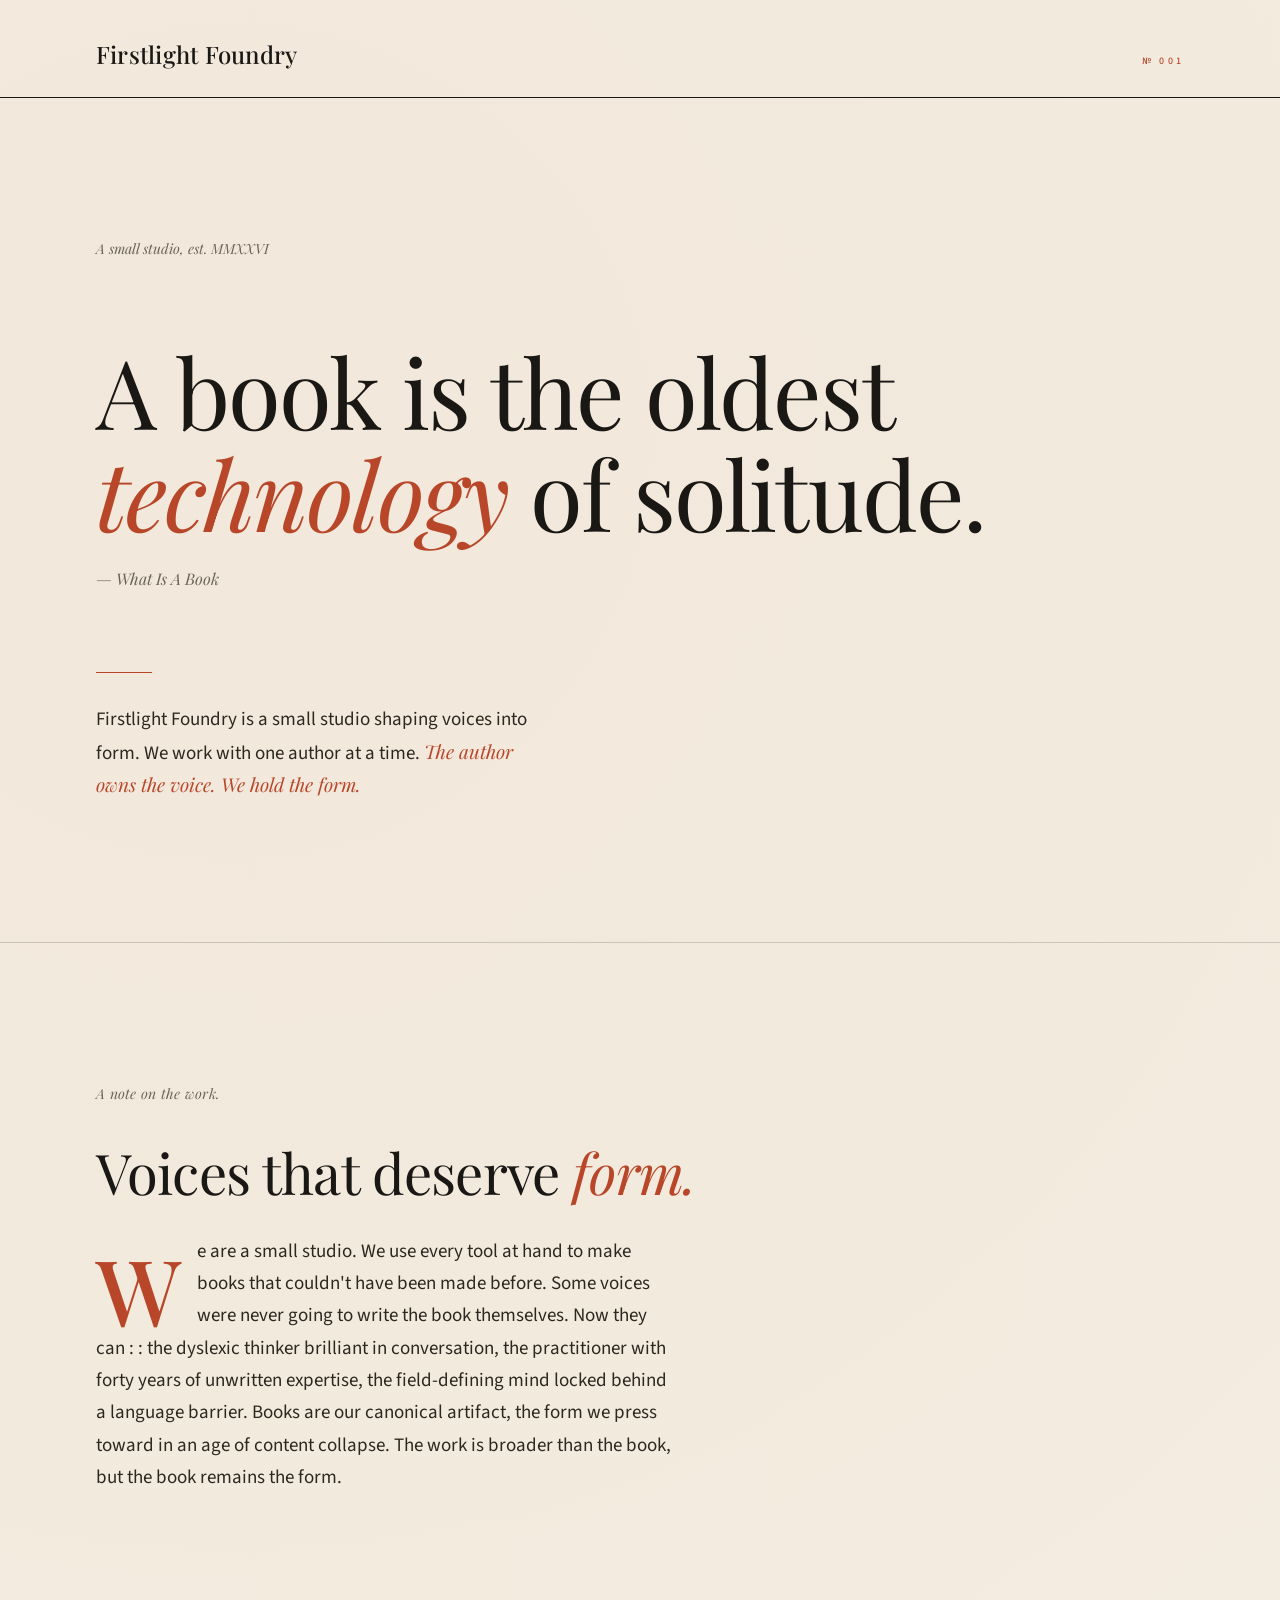
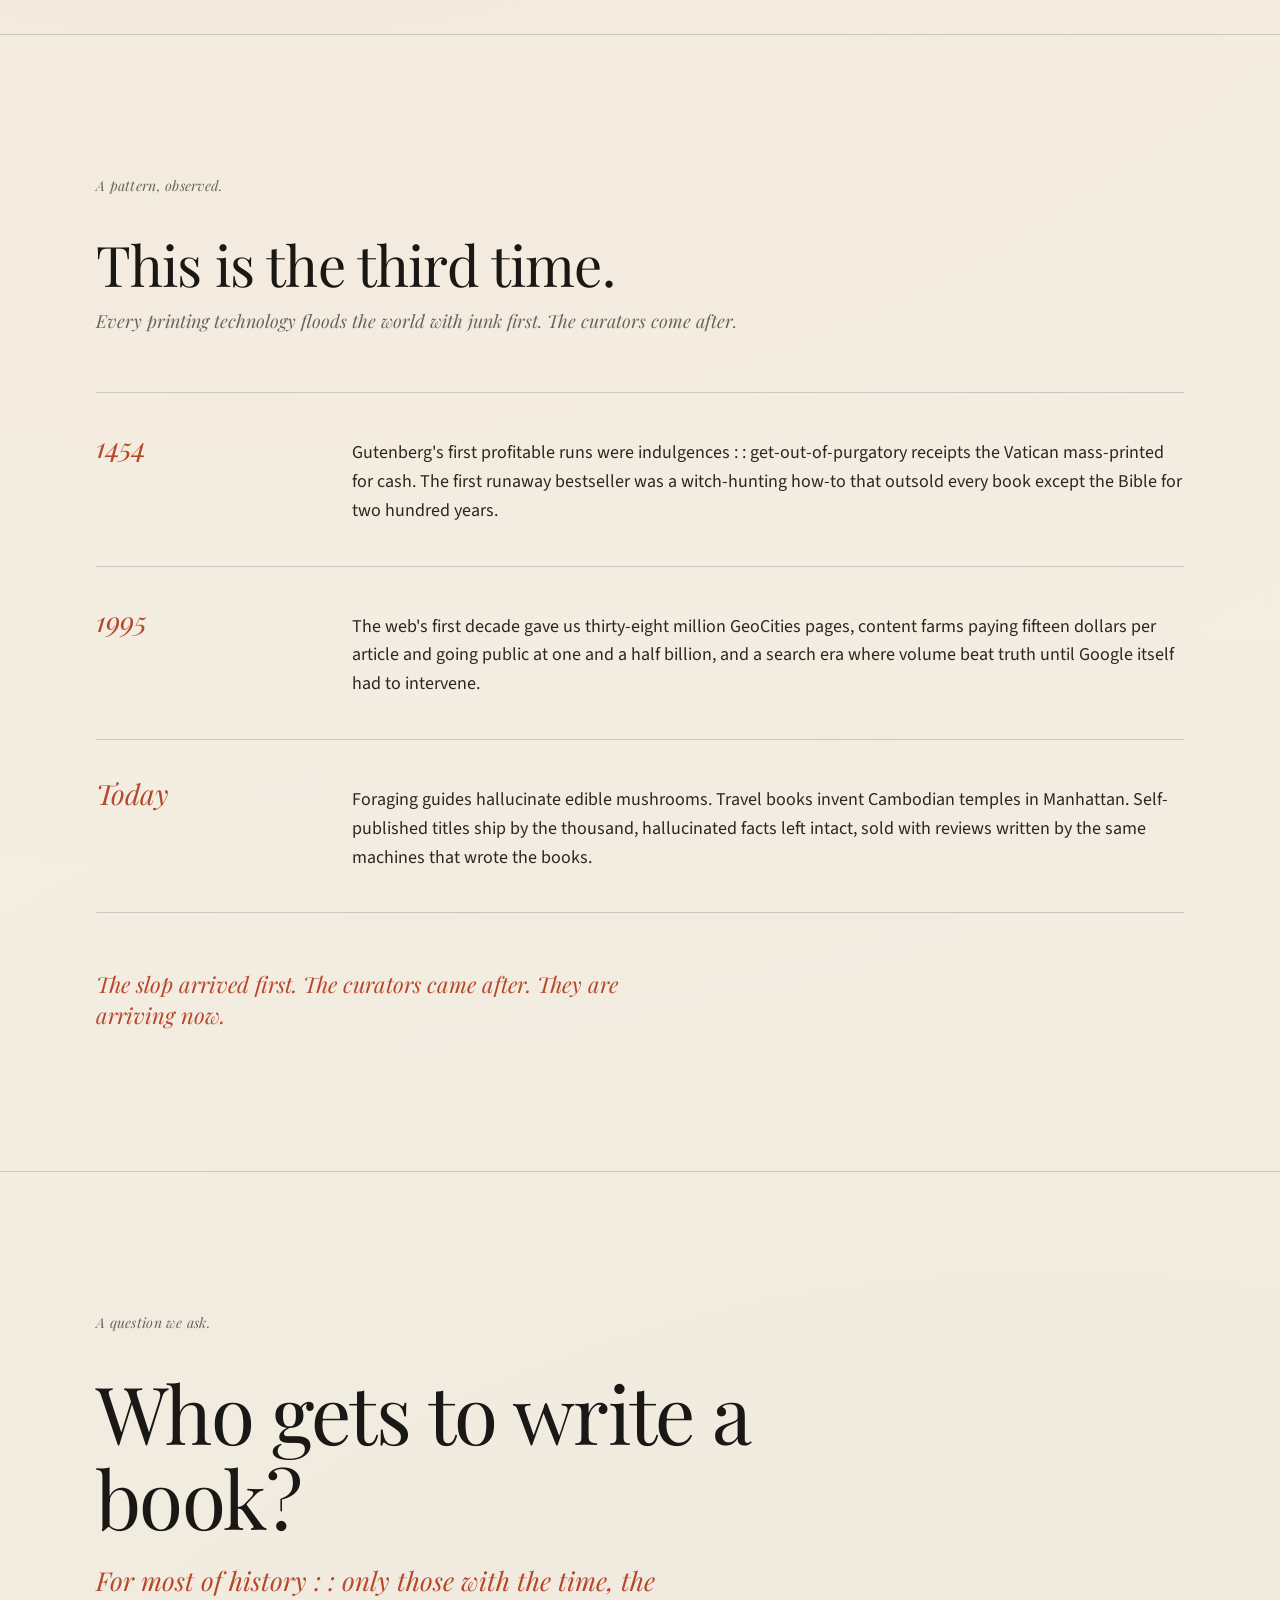
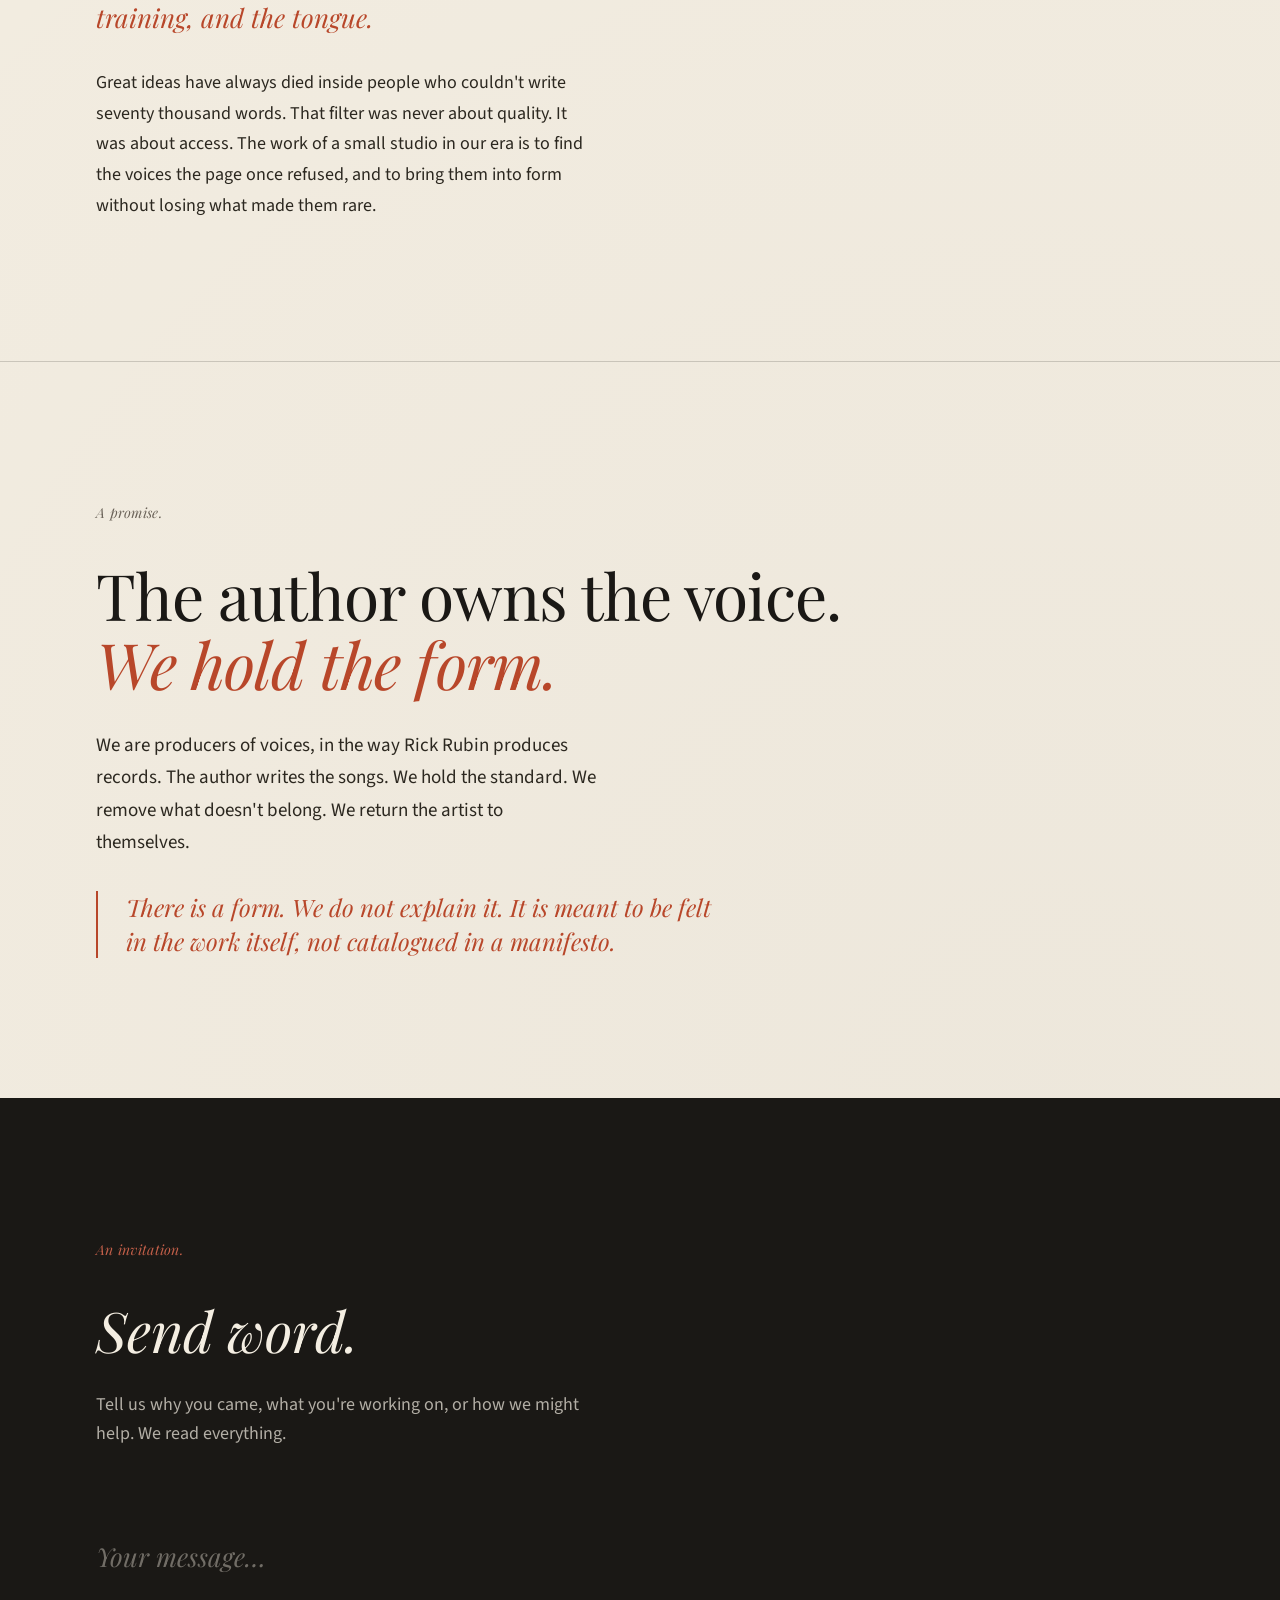
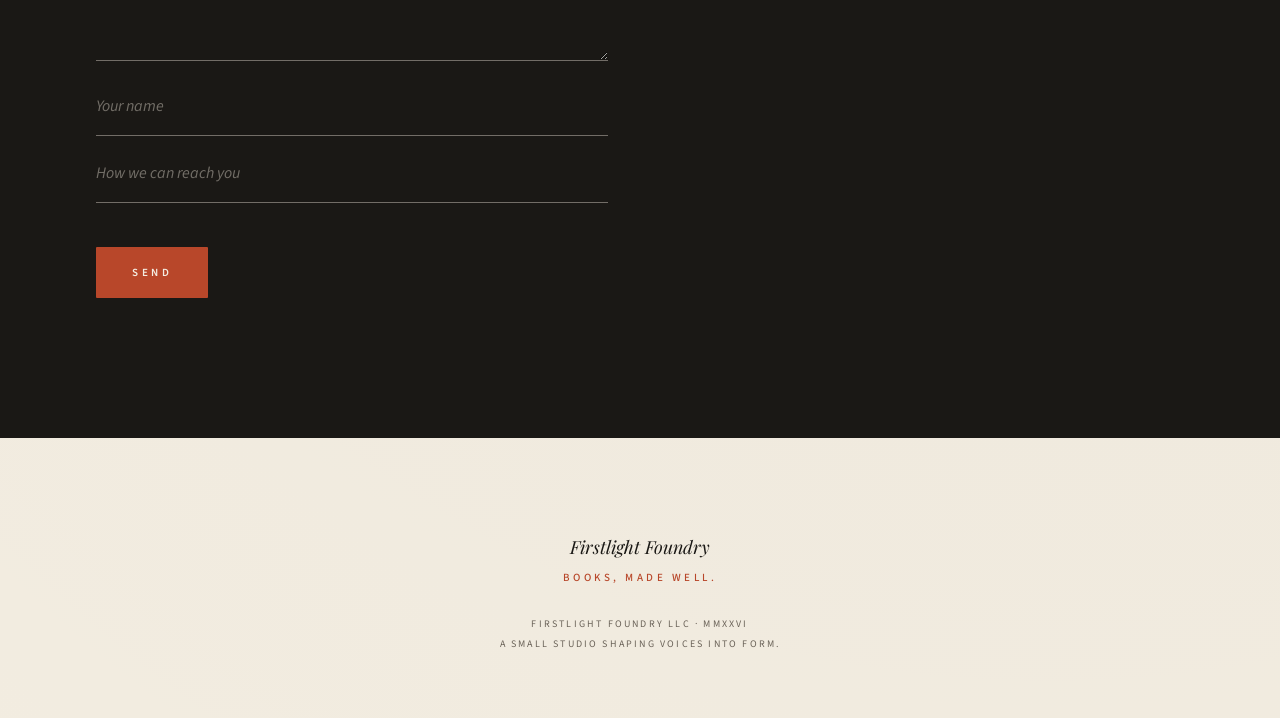
==== index.html @ a45b323c "v2 — Ember Press Six-section atelier site, AEO-optimized, Ember Press aesthetic" ====
<!DOCTYPE html>
<html lang="en">
<head>
<meta charset="UTF-8">
<meta name="viewport" content="width=device-width, initial-scale=1.0, viewport-fit=cover">
<meta name="theme-color" content="#F4EEE2">
<title>Firstlight Foundry — Voices that deserve form.</title>
<meta name="description" content="Firstlight Foundry is a small studio shaping voices into form. We work with one author at a time. We use every tool at hand to make books that couldn't have been made before. The author owns the voice. We hold the form.">
<meta name="author" content="Firstlight Foundry LLC">

<meta property="og:type" content="website">
<meta property="og:title" content="Firstlight Foundry — Voices that deserve form.">
<meta property="og:description" content="A small studio shaping voices into form. The author owns the voice. We hold the form.">
<meta property="og:url" content="https://firstlightfoundry.com">
<meta property="og:site_name" content="Firstlight Foundry">

<meta name="twitter:card" content="summary_large_image">
<meta name="twitter:title" content="Firstlight Foundry">
<meta name="twitter:description" content="A small studio shaping voices into form. The author owns the voice. We hold the form.">

<link rel="canonical" href="https://firstlightfoundry.com">

<link rel="preconnect" href="https://fonts.googleapis.com">
<link rel="preconnect" href="https://fonts.gstatic.com" crossorigin>
<link href="https://fonts.googleapis.com/css2?family=Playfair+Display:ital,wght@0,400;0,500;1,400;1,500&family=Source+Sans+3:wght@300;400;500;600&display=swap" rel="stylesheet">

<script type="application/ld+json">
{
  "@context": "https://schema.org",
  "@type": "Organization",
  "name": "Firstlight Foundry",
  "alternateName": "Firstlight Foundry LLC",
  "url": "https://firstlightfoundry.com",
  "foundingDate": "2026-04-29",
  "founder": {
    "@type": "Person",
    "name": "Jeffrey Schaller"
  },
  "description": "A small studio shaping voices into form. We work with one author at a time. The author owns the voice. We hold the form.",
  "slogan": "Voices that deserve form.",
  "knowsAbout": [
    "book craft",
    "long-form books",
    "editorial craft",
    "voice work",
    "manuscript curation",
    "physical books"
  ],
  "areaServed": "Worldwide"
}
</script>

<style>
  *,*::before,*::after { margin: 0; padding: 0; box-sizing: border-box; }

  :root {
    --bg: #F4EEE2;
    --bg-alt: #EBE3D2;
    --ink: #1A1815;
    --ink-2: #2C2820;
    --muted: #6B6359;
    --ember: #B8472A;
    --ember-soft: #C5604A;
    --rule: rgba(26,24,21,0.18);
  }

  html { scroll-behavior: smooth; }

  body {
    background: var(--bg);
    color: var(--ink);
    font-family: 'Source Sans 3', -apple-system, sans-serif;
    -webkit-font-smoothing: antialiased;
    line-height: 1.55;
    overflow-x: hidden;
    background-image:
      radial-gradient(circle at 18% 8%, rgba(184,71,42,0.04) 0%, transparent 45%),
      radial-gradient(circle at 82% 78%, rgba(26,24,21,0.03) 0%, transparent 50%);
  }

  /* Top masthead */
  .masthead {
    padding: 28px 28px 22px;
    border-bottom: 1px solid var(--ink);
    display: flex;
    justify-content: space-between;
    align-items: baseline;
    max-width: 1280px;
    margin: 0 auto;
  }
  @media (min-width: 900px) {
    .masthead { padding: 36px 96px 24px; }
  }
  .brand-mark {
    font-family: 'Playfair Display', Georgia, serif;
    font-size: 20px;
    font-weight: 500;
    color: var(--ink);
    letter-spacing: 0.01em;
    text-decoration: none;
  }
  @media (min-width: 900px) {
    .brand-mark { font-size: 24px; }
  }
  .masthead-meta {
    font-size: 10px;
    font-weight: 500;
    letter-spacing: 0.32em;
    text-transform: uppercase;
    color: var(--ember);
  }

  /* Section shell */
  section {
    padding: 96px 28px;
    max-width: 1280px;
    margin: 0 auto;
  }
  @media (min-width: 900px) {
    section { padding: 140px 96px; }
  }
  section + section { border-top: 1px solid var(--rule); }

  .eyebrow {
    font-family: 'Playfair Display', Georgia, serif;
    font-style: italic;
    font-size: 13px;
    color: var(--muted);
    margin-bottom: 28px;
    letter-spacing: 0.02em;
  }
  @media (min-width: 900px) {
    .eyebrow { font-size: 14px; margin-bottom: 36px; }
  }

  /* Hero */
  .hero {
    padding-top: 80px;
    padding-bottom: 80px;
  }
  @media (min-width: 900px) {
    .hero { padding-top: 140px; padding-bottom: 140px; }
  }
  .issue {
    font-family: 'Playfair Display', Georgia, serif;
    font-style: italic;
    font-size: 12px;
    color: var(--muted);
    margin-bottom: 56px;
  }
  @media (min-width: 900px) {
    .issue { font-size: 14px; margin-bottom: 80px; }
  }
  .hero-quote {
    font-family: 'Playfair Display', Georgia, serif;
    font-weight: 400;
    font-size: 44px;
    line-height: 1.06;
    letter-spacing: -0.02em;
    color: var(--ink);
    margin-bottom: 24px;
    max-width: 16ch;
  }
  @media (min-width: 900px) {
    .hero-quote { font-size: 96px; }
  }
  .hero-quote em {
    font-style: italic;
    color: var(--ember);
  }
  .hero-attr {
    font-family: 'Playfair Display', Georgia, serif;
    font-style: italic;
    font-size: 14px;
    color: var(--muted);
    margin-bottom: 80px;
  }
  @media (min-width: 900px) {
    .hero-attr { font-size: 16px; }
  }
  .accent-rule {
    width: 56px;
    height: 1px;
    background: var(--ember);
    margin: 0 0 32px;
  }
  .hero-tag {
    font-family: 'Source Sans 3', sans-serif;
    font-size: 16px;
    font-weight: 400;
    color: var(--ink-2);
    max-width: 48ch;
    line-height: 1.6;
  }
  @media (min-width: 900px) {
    .hero-tag { font-size: 19px; }
  }
  .hero-tag em {
    font-family: 'Playfair Display', Georgia, serif;
    font-style: italic;
    color: var(--ember);
  }

  /* Stance */
  .stance-headline {
    font-family: 'Playfair Display', Georgia, serif;
    font-weight: 400;
    font-size: 30px;
    line-height: 1.12;
    letter-spacing: -0.015em;
    color: var(--ink);
    margin-bottom: 32px;
    max-width: 18ch;
  }
  @media (min-width: 900px) {
    .stance-headline { font-size: 56px; }
  }
  .stance-headline em {
    font-style: italic;
    color: var(--ember);
  }
  .stance-body {
    position: relative;
    max-width: 64ch;
    font-size: 16px;
    line-height: 1.7;
    color: var(--ink-2);
  }
  @media (min-width: 900px) {
    .stance-body { font-size: 19px; line-height: 1.7; }
  }
  .drop-cap {
    float: left;
    font-family: 'Playfair Display', Georgia, serif;
    font-weight: 500;
    color: var(--ember);
    font-size: 60px;
    line-height: 0.85;
    padding: 8px 12px 0 0;
  }
  @media (min-width: 900px) {
    .drop-cap { font-size: 92px; padding: 14px 16px 0 0; }
  }

  /* Pattern */
  .pattern-headline {
    font-family: 'Playfair Display', Georgia, serif;
    font-weight: 400;
    font-size: 32px;
    line-height: 1.1;
    letter-spacing: -0.015em;
    color: var(--ink);
    margin-bottom: 14px;
  }
  @media (min-width: 900px) {
    .pattern-headline { font-size: 56px; }
  }
  .pattern-sub {
    font-family: 'Playfair Display', Georgia, serif;
    font-style: italic;
    font-size: 16px;
    color: var(--muted);
    margin-bottom: 56px;
  }
  @media (min-width: 900px) {
    .pattern-sub { font-size: 18px; }
  }
  .pattern-row {
    padding: 28px 0;
    border-top: 1px solid var(--rule);
    display: grid;
    grid-template-columns: 1fr;
    gap: 12px;
  }
  .pattern-row:last-of-type {
    border-bottom: 1px solid var(--rule);
  }
  @media (min-width: 700px) {
    .pattern-row {
      grid-template-columns: 200px 1fr;
      gap: 56px;
      padding: 40px 0;
      align-items: baseline;
    }
  }
  .pattern-year {
    font-family: 'Playfair Display', Georgia, serif;
    font-style: italic;
    font-size: 22px;
    color: var(--ember);
    line-height: 1;
  }
  @media (min-width: 900px) {
    .pattern-year { font-size: 28px; }
  }
  .pattern-line {
    font-family: 'Source Sans 3', sans-serif;
    font-size: 16px;
    line-height: 1.6;
    color: var(--ink-2);
  }
  @media (min-width: 900px) {
    .pattern-line { font-size: 18px; }
  }
  .pattern-close {
    font-family: 'Playfair Display', Georgia, serif;
    font-style: italic;
    font-size: 17px;
    line-height: 1.4;
    color: var(--ember);
    margin-top: 56px;
    max-width: 48ch;
  }
  @media (min-width: 900px) {
    .pattern-close { font-size: 22px; }
  }

  /* The Question We Ask */
  .question-headline {
    font-family: 'Playfair Display', Georgia, serif;
    font-weight: 400;
    font-size: 36px;
    line-height: 1.06;
    letter-spacing: -0.02em;
    color: var(--ink);
    margin-bottom: 24px;
    max-width: 16ch;
  }
  @media (min-width: 900px) {
    .question-headline { font-size: 80px; }
  }
  .question-callout {
    font-family: 'Playfair Display', Georgia, serif;
    font-style: italic;
    font-size: 19px;
    line-height: 1.4;
    color: var(--ember);
    margin-bottom: 32px;
    max-width: 40ch;
  }
  @media (min-width: 900px) {
    .question-callout { font-size: 26px; }
  }
  .question-body {
    font-size: 15.5px;
    line-height: 1.7;
    color: var(--ink-2);
    max-width: 56ch;
  }
  @media (min-width: 900px) {
    .question-body { font-size: 18px; }
  }

  /* The Promise */
  .promise-headline {
    font-family: 'Playfair Display', Georgia, serif;
    font-weight: 400;
    font-size: 32px;
    line-height: 1.08;
    letter-spacing: -0.015em;
    color: var(--ink);
    margin-bottom: 32px;
    max-width: 22ch;
  }
  @media (min-width: 900px) {
    .promise-headline { font-size: 64px; }
  }
  .promise-headline em {
    font-style: italic;
    color: var(--ember);
  }
  .promise-body {
    font-size: 16px;
    line-height: 1.7;
    color: var(--ink-2);
    max-width: 56ch;
    margin-bottom: 32px;
  }
  @media (min-width: 900px) {
    .promise-body { font-size: 19px; }
  }
  .promise-close {
    font-family: 'Playfair Display', Georgia, serif;
    font-style: italic;
    font-size: 19px;
    line-height: 1.4;
    color: var(--ember);
    max-width: 44ch;
    border-left: 2px solid var(--ember);
    padding-left: 22px;
  }
  @media (min-width: 900px) {
    .promise-close { font-size: 24px; padding-left: 28px; }
  }

  /* Begin */
  .begin {
    background: var(--ink);
    color: var(--bg);
    margin: 0;
    max-width: none;
    padding-left: 28px;
    padding-right: 28px;
  }
  @media (min-width: 900px) {
    .begin {
      padding-left: 96px;
      padding-right: 96px;
    }
  }
  .begin-inner {
    max-width: 1280px;
    margin: 0 auto;
  }
  .begin .eyebrow { color: var(--ember-soft); }
  .begin-prompt {
    font-family: 'Playfair Display', Georgia, serif;
    font-style: italic;
    font-weight: 400;
    font-size: 30px;
    line-height: 1.18;
    color: var(--bg);
    margin-bottom: 40px;
    max-width: 22ch;
  }
  @media (min-width: 900px) {
    .begin-prompt { font-size: 56px; margin-bottom: 28px; }
  }
  .begin-sub {
    font-size: 16px;
    line-height: 1.6;
    color: rgba(244,238,226,0.7);
    margin-bottom: 56px;
    max-width: 56ch;
  }
  @media (min-width: 900px) {
    .begin-sub { font-size: 18px; margin-bottom: 72px; }
  }

  form { max-width: 64ch; }
  .form-row { margin-bottom: 8px; }
  .form-input,
  .form-textarea {
    width: 100%;
    background: transparent;
    border: 0;
    border-bottom: 1px solid rgba(244,238,226,0.4);
    padding: 18px 0;
    font-family: 'Source Sans 3', sans-serif;
    font-size: 16px;
    color: var(--bg);
    outline: none;
    transition: border-color .2s;
  }
  .form-textarea {
    min-height: 120px;
    font-family: 'Playfair Display', Georgia, serif;
    font-style: italic;
    font-size: 22px;
    line-height: 1.4;
    resize: vertical;
  }
  @media (min-width: 900px) {
    .form-textarea { font-size: 26px; min-height: 140px; }
  }
  .form-input::placeholder,
  .form-textarea::placeholder {
    color: rgba(244,238,226,0.4);
    font-style: italic;
  }
  .form-input:focus,
  .form-textarea:focus {
    border-color: var(--ember-soft);
  }
  .form-submit {
    margin-top: 36px;
    background: var(--ember);
    color: var(--bg);
    border: 0;
    padding: 18px 36px;
    font-family: 'Source Sans 3', sans-serif;
    font-size: 11px;
    font-weight: 600;
    letter-spacing: 0.32em;
    text-transform: uppercase;
    cursor: pointer;
    border-radius: 1px;
    transition: background .2s;
  }
  .form-submit:hover { background: var(--ember-soft); }

  /* Footer */
  footer {
    padding: 64px 28px 56px;
    text-align: center;
  }
  @media (min-width: 900px) { footer { padding: 96px 96px 64px; } }
  .foot-mark {
    font-family: 'Playfair Display', Georgia, serif;
    font-style: italic;
    font-size: 18px;
    color: var(--ink);
    margin-bottom: 8px;
  }
  .foot-tag {
    font-family: 'Source Sans 3', sans-serif;
    font-size: 11px;
    font-weight: 500;
    letter-spacing: 0.32em;
    text-transform: uppercase;
    color: var(--ember);
    margin-bottom: 28px;
  }
  .foot-meta {
    font-size: 10px;
    letter-spacing: 0.22em;
    text-transform: uppercase;
    color: var(--muted);
    line-height: 2;
  }
</style>
</head>
<body>

<div class="masthead">
  <a href="#" class="brand-mark">Firstlight Foundry</a>
  <span class="masthead-meta">№ 001</span>
</div>

<main>

  <!-- HERO -->
  <section class="hero" id="top">
    <div class="issue">A small studio, est. MMXXVI</div>
    <h1 class="hero-quote">A book is the oldest <em>technology</em> of solitude.</h1>
    <div class="hero-attr">— What Is A Book</div>
    <div class="accent-rule"></div>
    <p class="hero-tag">Firstlight Foundry is a small studio shaping voices into form. We work with one author at a time. <em>The author owns the voice. We hold the form.</em></p>
  </section>

  <!-- THE STANCE -->
  <section id="stance">
    <div class="eyebrow">A note on the work.</div>
    <h2 class="stance-headline">Voices that deserve <em>form.</em></h2>
    <p class="stance-body"><span class="drop-cap">W</span>e are a small studio. We use every tool at hand to make books that couldn't have been made before. Some voices were never going to write the book themselves. Now they can : : the dyslexic thinker brilliant in conversation, the practitioner with forty years of unwritten expertise, the field-defining mind locked behind a language barrier. Books are our canonical artifact, the form we press toward in an age of content collapse. The work is broader than the book, but the book remains the form.</p>
  </section>

  <!-- THE PATTERN -->
  <section id="pattern">
    <div class="eyebrow">A pattern, observed.</div>
    <h2 class="pattern-headline">This is the third time.</h2>
    <p class="pattern-sub">Every printing technology floods the world with junk first. The curators come after.</p>

    <div class="pattern-row">
      <div class="pattern-year">1454</div>
      <div class="pattern-line">Gutenberg's first profitable runs were indulgences : : get-out-of-purgatory receipts the Vatican mass-printed for cash. The first runaway bestseller was a witch-hunting how-to that outsold every book except the Bible for two hundred years.</div>
    </div>

    <div class="pattern-row">
      <div class="pattern-year">1995</div>
      <div class="pattern-line">The web's first decade gave us thirty-eight million GeoCities pages, content farms paying fifteen dollars per article and going public at one and a half billion, and a search era where volume beat truth until Google itself had to intervene.</div>
    </div>

    <div class="pattern-row">
      <div class="pattern-year">Today</div>
      <div class="pattern-line">Foraging guides hallucinate edible mushrooms. Travel books invent Cambodian temples in Manhattan. Self-published titles ship by the thousand, hallucinated facts left intact, sold with reviews written by the same machines that wrote the books.</div>
    </div>

    <p class="pattern-close">The slop arrived first. The curators came after. They are arriving now.</p>
  </section>

  <!-- THE QUESTION WE ASK -->
  <section id="question">
    <div class="eyebrow">A question we ask.</div>
    <h2 class="question-headline">Who gets to write a book?</h2>
    <p class="question-callout">For most of history : : only those with the time, the training, and the tongue.</p>
    <p class="question-body">Great ideas have always died inside people who couldn't write seventy thousand words. That filter was never about quality. It was about access. The work of a small studio in our era is to find the voices the page once refused, and to bring them into form without losing what made them rare.</p>
  </section>

  <!-- THE PROMISE -->
  <section id="promise">
    <div class="eyebrow">A promise.</div>
    <h2 class="promise-headline">The author owns the voice. <em>We hold the form.</em></h2>
    <p class="promise-body">We are producers of voices, in the way Rick Rubin produces records. The author writes the songs. We hold the standard. We remove what doesn't belong. We return the artist to themselves.</p>
    <p class="promise-close">There is a form. We do not explain it. It is meant to be felt in the work itself, not catalogued in a manifesto.</p>
  </section>

  <!-- SEND WORD -->
  <section id="begin" class="begin">
    <div class="begin-inner">
      <div class="eyebrow">An invitation.</div>
      <h2 class="begin-prompt">Send word.</h2>
      <p class="begin-sub">Tell us why you came, what you're working on, or how we might help. We read everything.</p>

      <!-- Replace YOUR_FORM_ID with the form ID from your Formspree dashboard -->
      <form action="https://formspree.io/f/YOUR_FORM_ID" method="POST">
        <div class="form-row">
          <textarea name="message" class="form-textarea" placeholder="Your message…" required></textarea>
        </div>
        <div class="form-row">
          <input type="text" name="name" class="form-input" placeholder="Your name" required>
        </div>
        <div class="form-row">
          <input type="text" name="contact" class="form-input" placeholder="How we can reach you" required>
        </div>
        <button type="submit" class="form-submit">Send</button>
      </form>
    </div>
  </section>

</main>

<footer>
  <div class="foot-mark">Firstlight Foundry</div>
  <div class="foot-tag">Books, made well.</div>
  <div class="foot-meta">
    Firstlight Foundry LLC · MMXXVI<br>
    A small studio shaping voices into form.
  </div>
</footer>

</body>
</html>
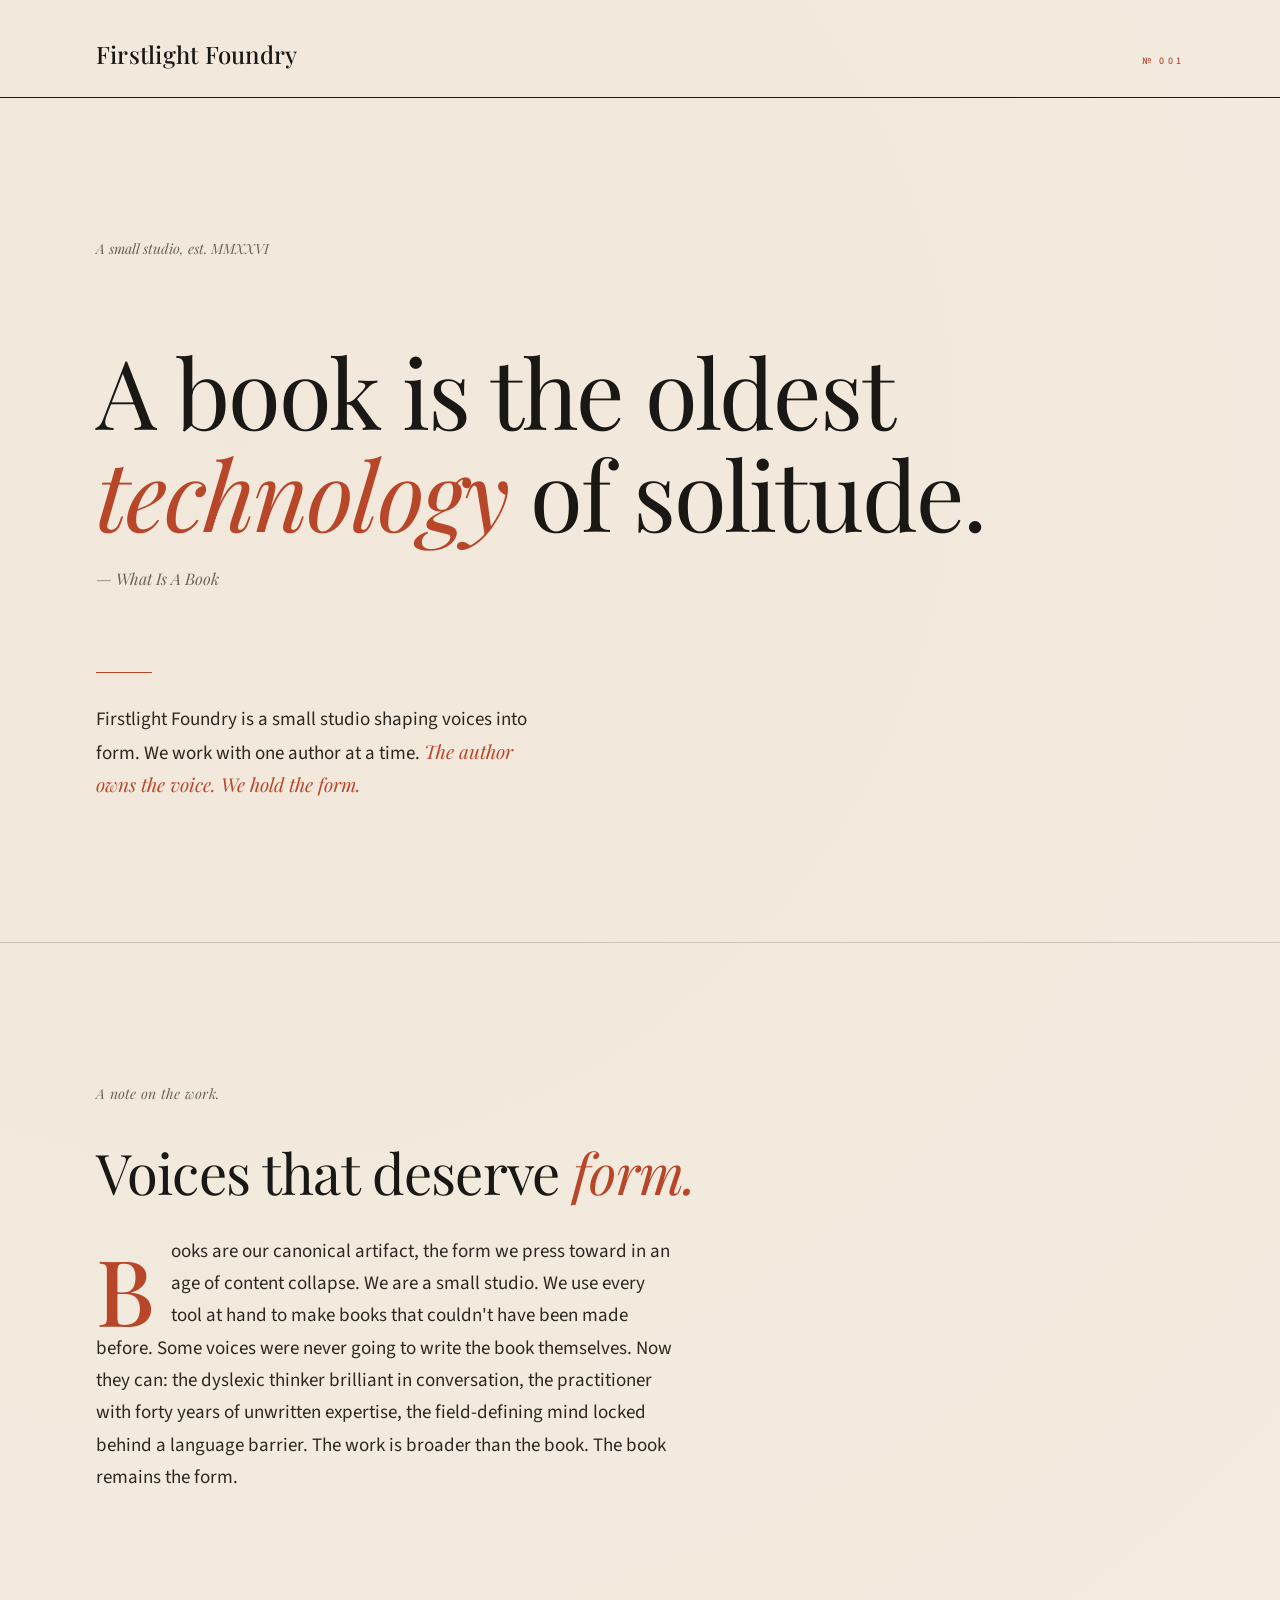
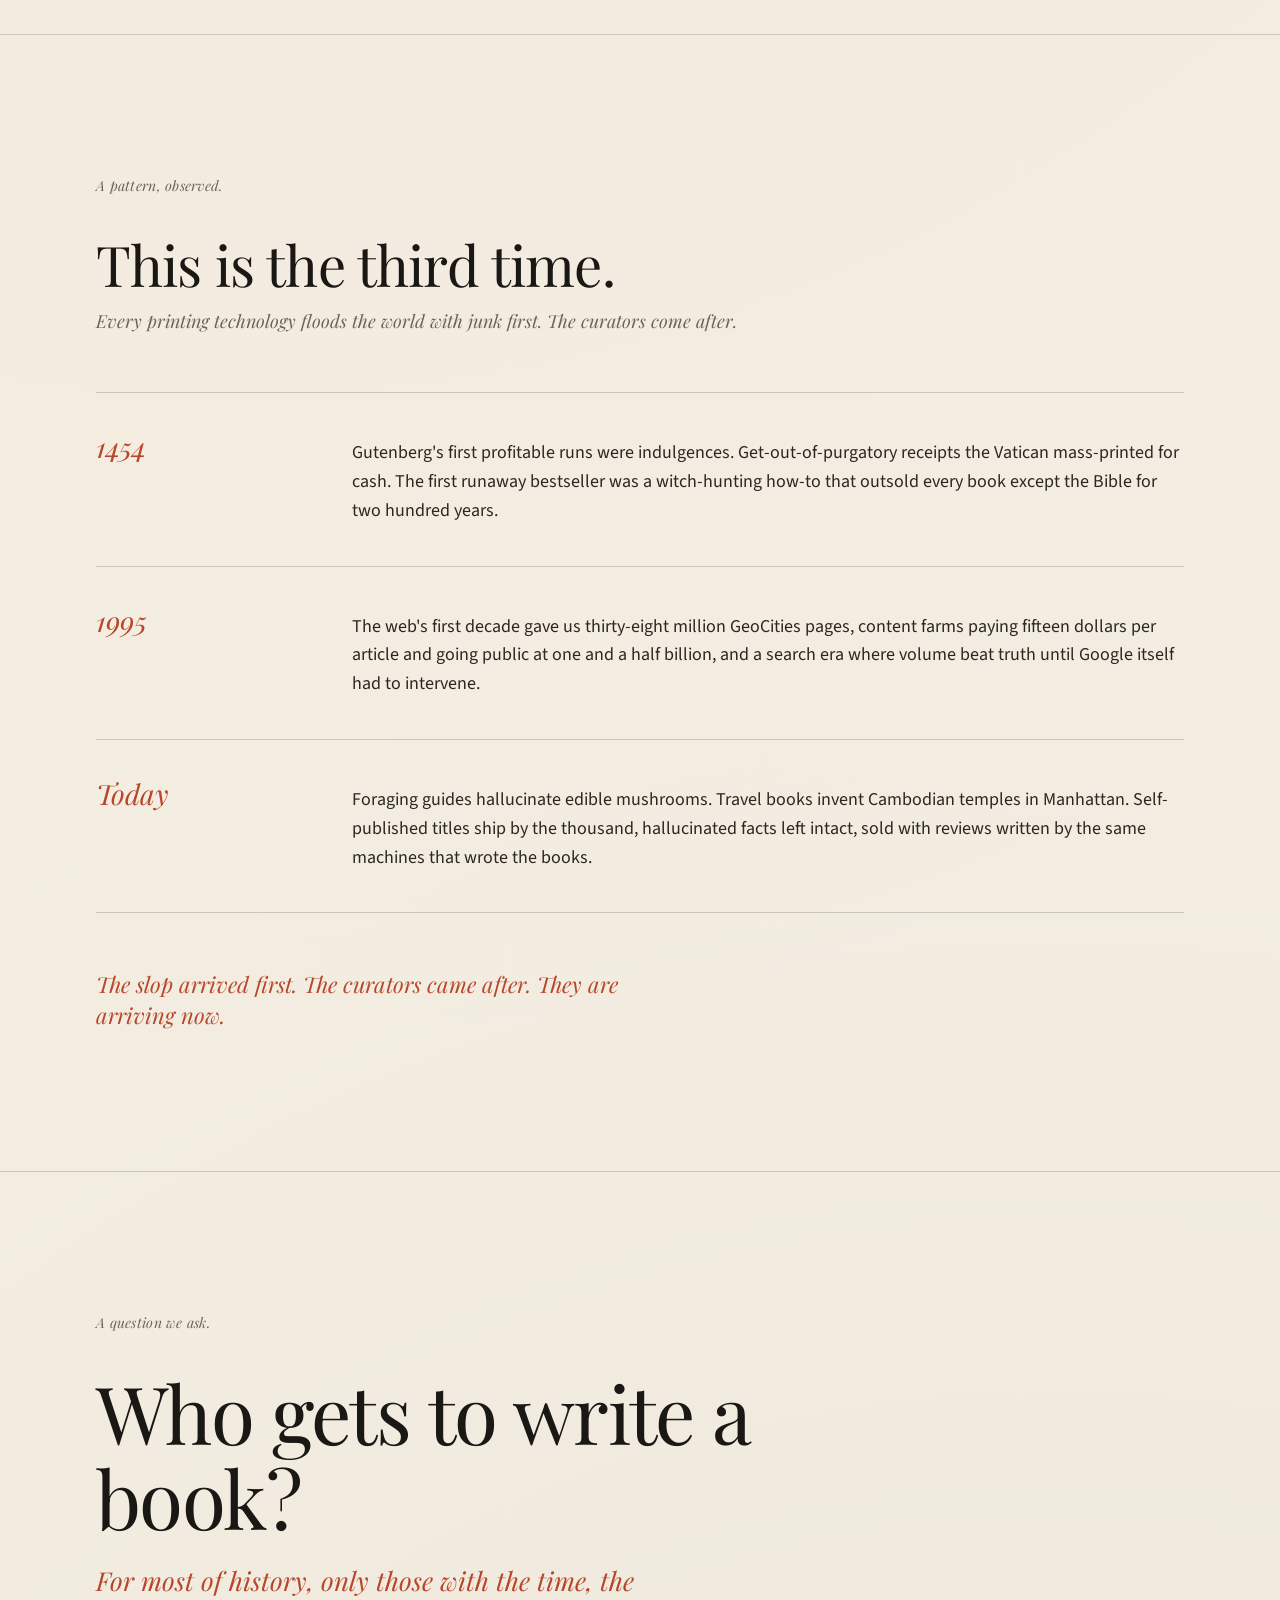
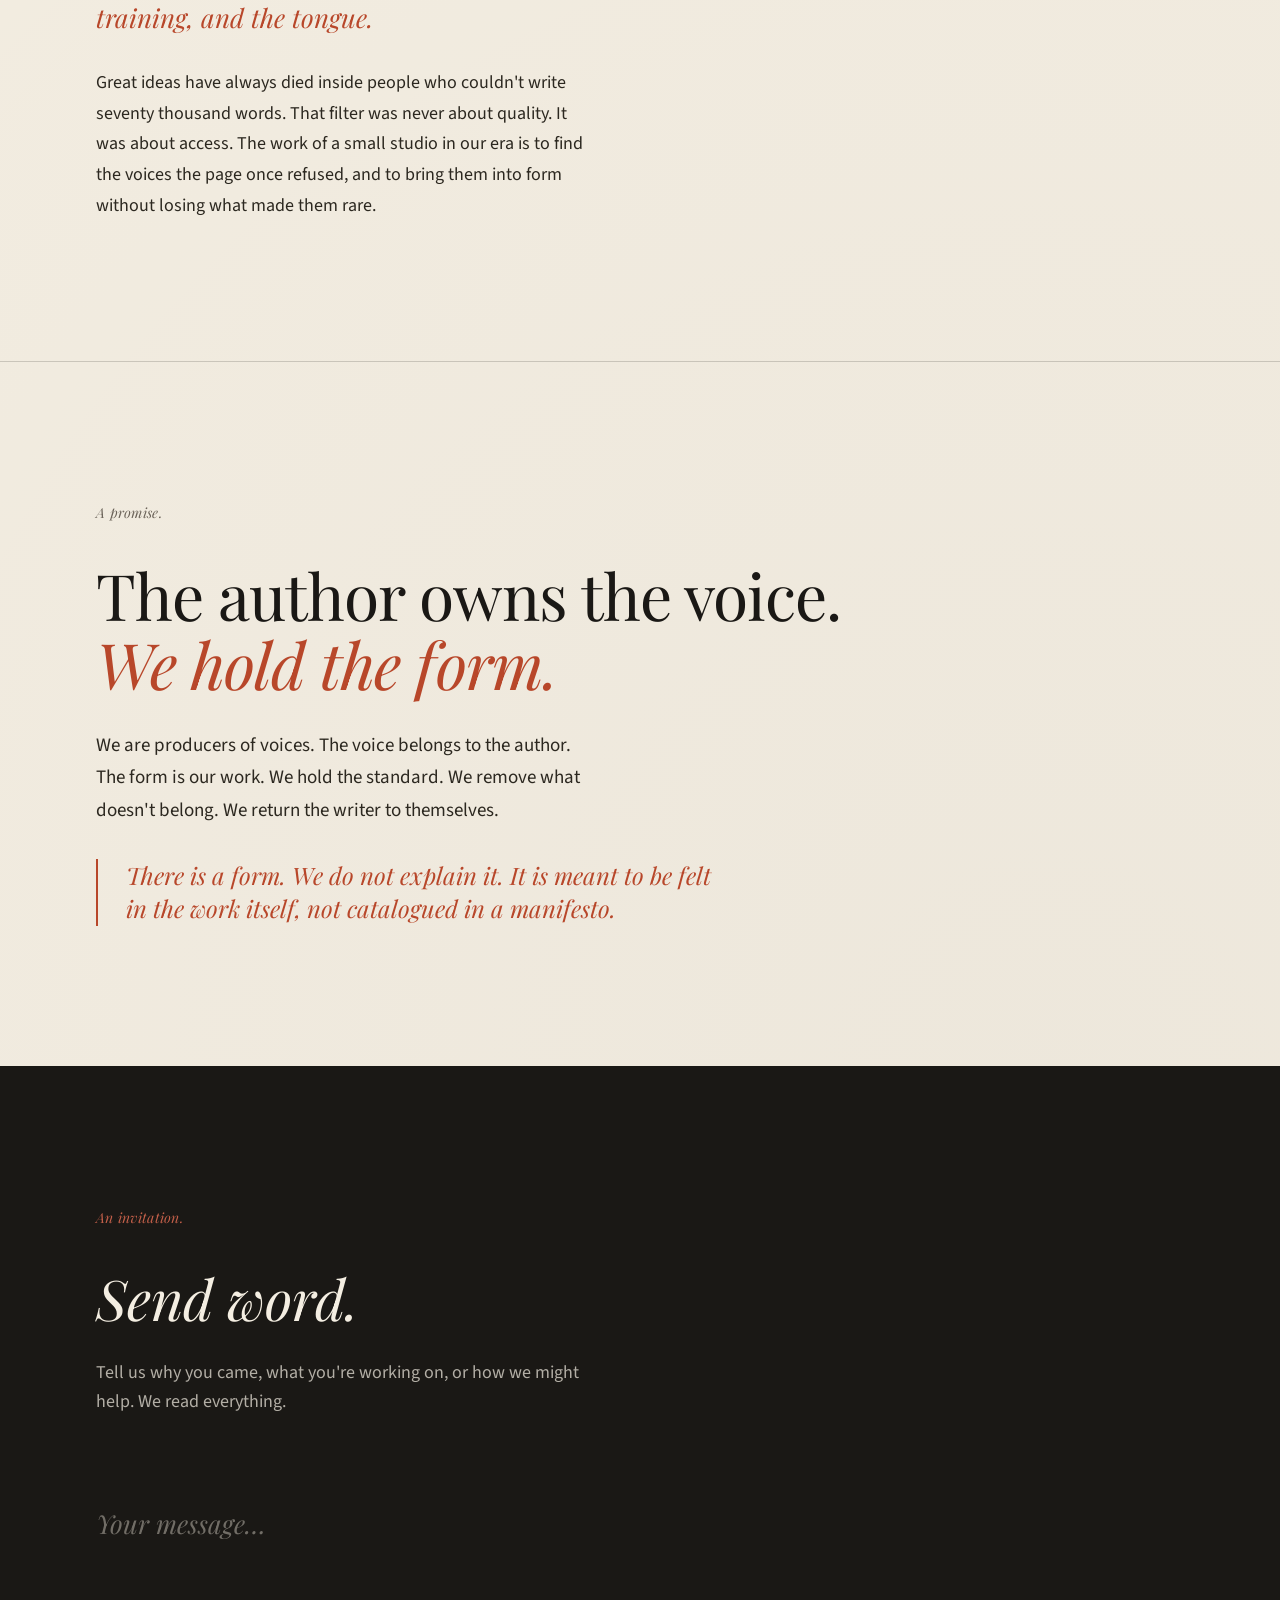
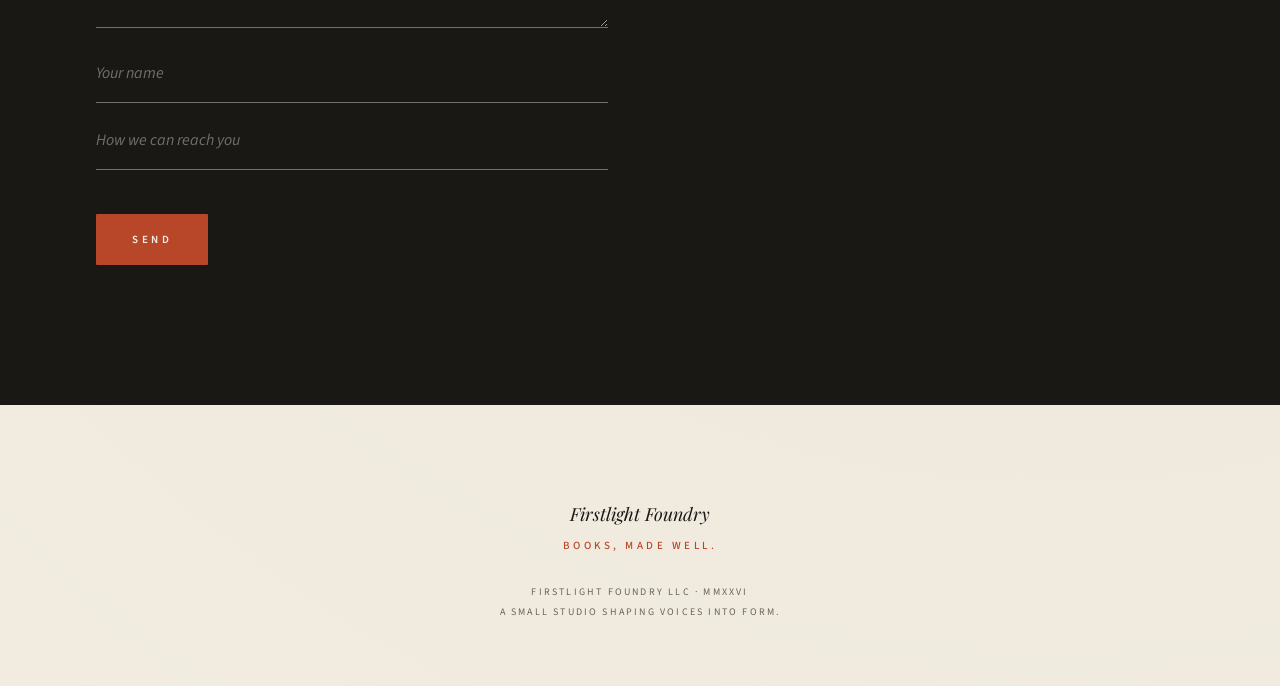
==== commit 0c8c85a0: "Add files via upload Editorial pass: lead with canonical artifact, remove signature pause, drop name" ====
--- a/index.html
+++ b/index.html
@@ -4,19 +4,27 @@
 <meta charset="UTF-8">
 <meta name="viewport" content="width=device-width, initial-scale=1.0, viewport-fit=cover">
 <meta name="theme-color" content="#F4EEE2">
-<title>Firstlight Foundry — Voices that deserve form.</title>
-<meta name="description" content="Firstlight Foundry is a small studio shaping voices into form. We work with one author at a time. We use every tool at hand to make books that couldn't have been made before. The author owns the voice. We hold the form.">
+<title>Firstlight Foundry · A small studio shaping voices into form.</title>
+<meta name="description" content="Firstlight Foundry is a small studio shaping voices into form. We work with one author at a time. The author owns the voice. We hold the form. Books, made well.">
 <meta name="author" content="Firstlight Foundry LLC">
 
 <meta property="og:type" content="website">
-<meta property="og:title" content="Firstlight Foundry — Voices that deserve form.">
-<meta property="og:description" content="A small studio shaping voices into form. The author owns the voice. We hold the form.">
+<meta property="og:title" content="Firstlight Foundry · A small studio shaping voices into form.">
+<meta property="og:description" content="Firstlight Foundry is a small studio shaping voices into form. We work with one author at a time. The author owns the voice. We hold the form.">
 <meta property="og:url" content="https://firstlightfoundry.com">
 <meta property="og:site_name" content="Firstlight Foundry">
+<meta property="og:image" content="https://firstlightfoundry.com/og-image.png">
+<meta property="og:image:secure_url" content="https://firstlightfoundry.com/og-image.png">
+<meta property="og:image:type" content="image/png">
+<meta property="og:image:width" content="1200">
+<meta property="og:image:height" content="630">
+<meta property="og:image:alt" content="Firstlight Foundry — Voices that deserve form.">
 
 <meta name="twitter:card" content="summary_large_image">
-<meta name="twitter:title" content="Firstlight Foundry">
-<meta name="twitter:description" content="A small studio shaping voices into form. The author owns the voice. We hold the form.">
+<meta name="twitter:title" content="Firstlight Foundry · A small studio shaping voices into form.">
+<meta name="twitter:description" content="Firstlight Foundry is a small studio shaping voices into form. We work with one author at a time. The author owns the voice. We hold the form.">
+<meta name="twitter:image" content="https://firstlightfoundry.com/og-image.png">
+<meta name="twitter:image:alt" content="Firstlight Foundry — Voices that deserve form.">
 
 <link rel="canonical" href="https://firstlightfoundry.com">
 
@@ -542,7 +550,7 @@
   <section id="stance">
     <div class="eyebrow">A note on the work.</div>
     <h2 class="stance-headline">Voices that deserve <em>form.</em></h2>
-    <p class="stance-body"><span class="drop-cap">W</span>e are a small studio. We use every tool at hand to make books that couldn't have been made before. Some voices were never going to write the book themselves. Now they can : : the dyslexic thinker brilliant in conversation, the practitioner with forty years of unwritten expertise, the field-defining mind locked behind a language barrier. Books are our canonical artifact, the form we press toward in an age of content collapse. The work is broader than the book, but the book remains the form.</p>
+    <p class="stance-body"><span class="drop-cap">B</span>ooks are our canonical artifact, the form we press toward in an age of content collapse. We are a small studio. We use every tool at hand to make books that couldn't have been made before. Some voices were never going to write the book themselves. Now they can: the dyslexic thinker brilliant in conversation, the practitioner with forty years of unwritten expertise, the field-defining mind locked behind a language barrier. The work is broader than the book. The book remains the form.</p>
   </section>
 
   <!-- THE PATTERN -->
@@ -553,7 +561,7 @@
 
     <div class="pattern-row">
       <div class="pattern-year">1454</div>
-      <div class="pattern-line">Gutenberg's first profitable runs were indulgences : : get-out-of-purgatory receipts the Vatican mass-printed for cash. The first runaway bestseller was a witch-hunting how-to that outsold every book except the Bible for two hundred years.</div>
+      <div class="pattern-line">Gutenberg's first profitable runs were indulgences. Get-out-of-purgatory receipts the Vatican mass-printed for cash. The first runaway bestseller was a witch-hunting how-to that outsold every book except the Bible for two hundred years.</div>
     </div>
 
     <div class="pattern-row">
@@ -573,7 +581,7 @@
   <section id="question">
     <div class="eyebrow">A question we ask.</div>
     <h2 class="question-headline">Who gets to write a book?</h2>
-    <p class="question-callout">For most of history : : only those with the time, the training, and the tongue.</p>
+    <p class="question-callout">For most of history, only those with the time, the training, and the tongue.</p>
     <p class="question-body">Great ideas have always died inside people who couldn't write seventy thousand words. That filter was never about quality. It was about access. The work of a small studio in our era is to find the voices the page once refused, and to bring them into form without losing what made them rare.</p>
   </section>
 
@@ -581,7 +589,7 @@
   <section id="promise">
     <div class="eyebrow">A promise.</div>
     <h2 class="promise-headline">The author owns the voice. <em>We hold the form.</em></h2>
-    <p class="promise-body">We are producers of voices, in the way Rick Rubin produces records. The author writes the songs. We hold the standard. We remove what doesn't belong. We return the artist to themselves.</p>
+    <p class="promise-body">We are producers of voices. The voice belongs to the author. The form is our work. We hold the standard. We remove what doesn't belong. We return the writer to themselves.</p>
     <p class="promise-close">There is a form. We do not explain it. It is meant to be felt in the work itself, not catalogued in a manifesto.</p>
   </section>
 
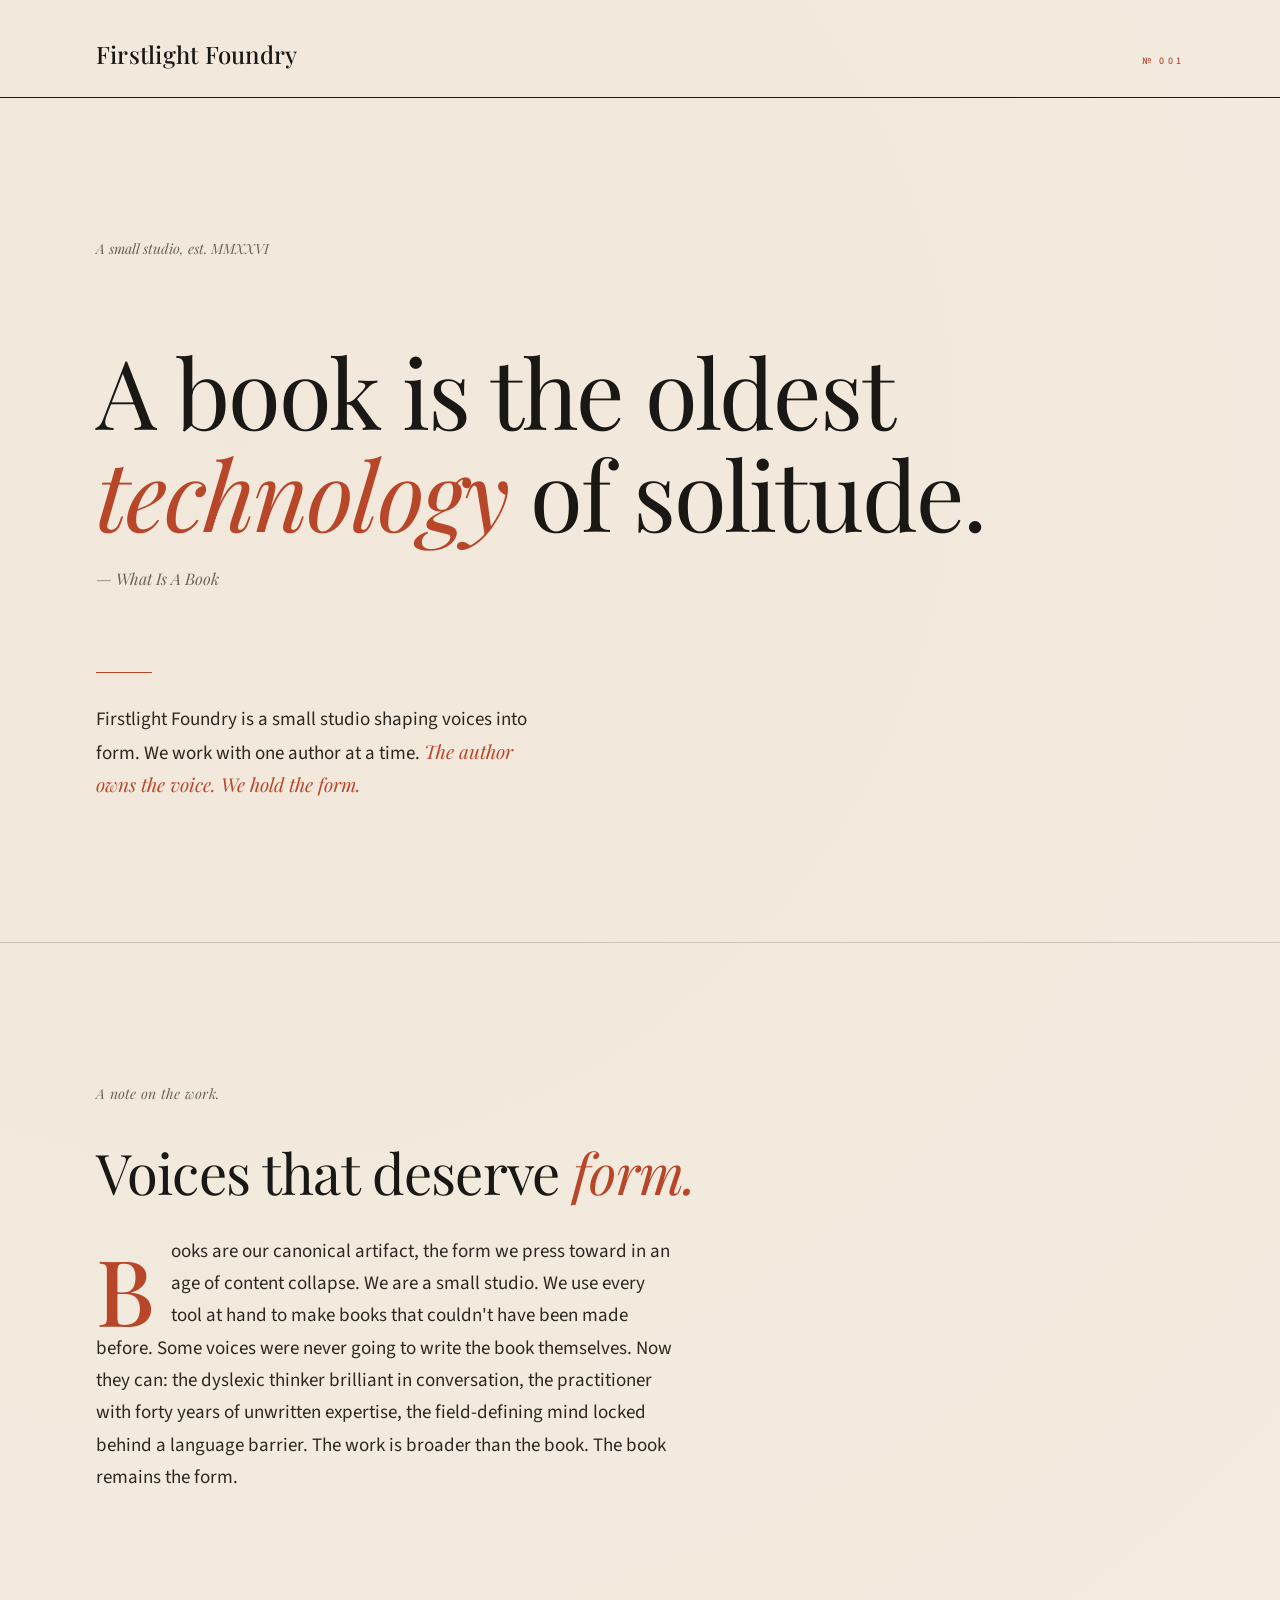
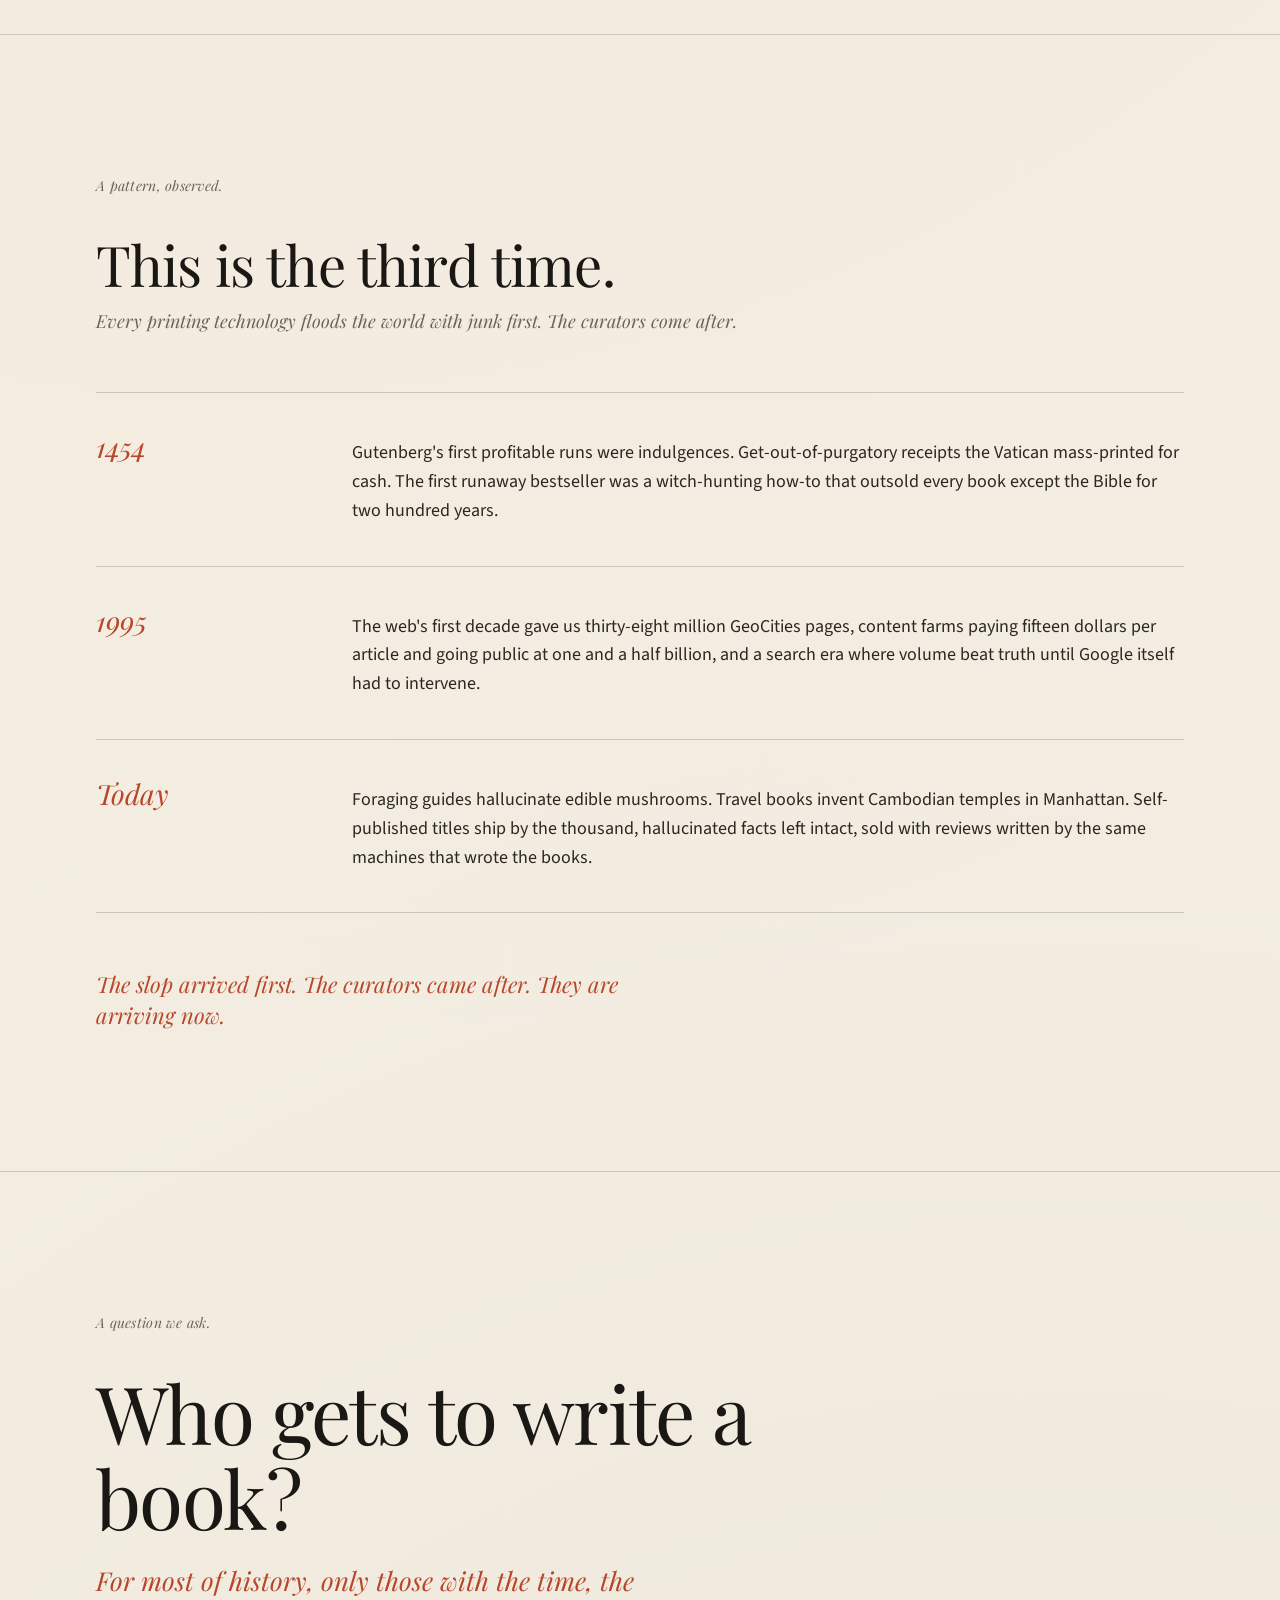
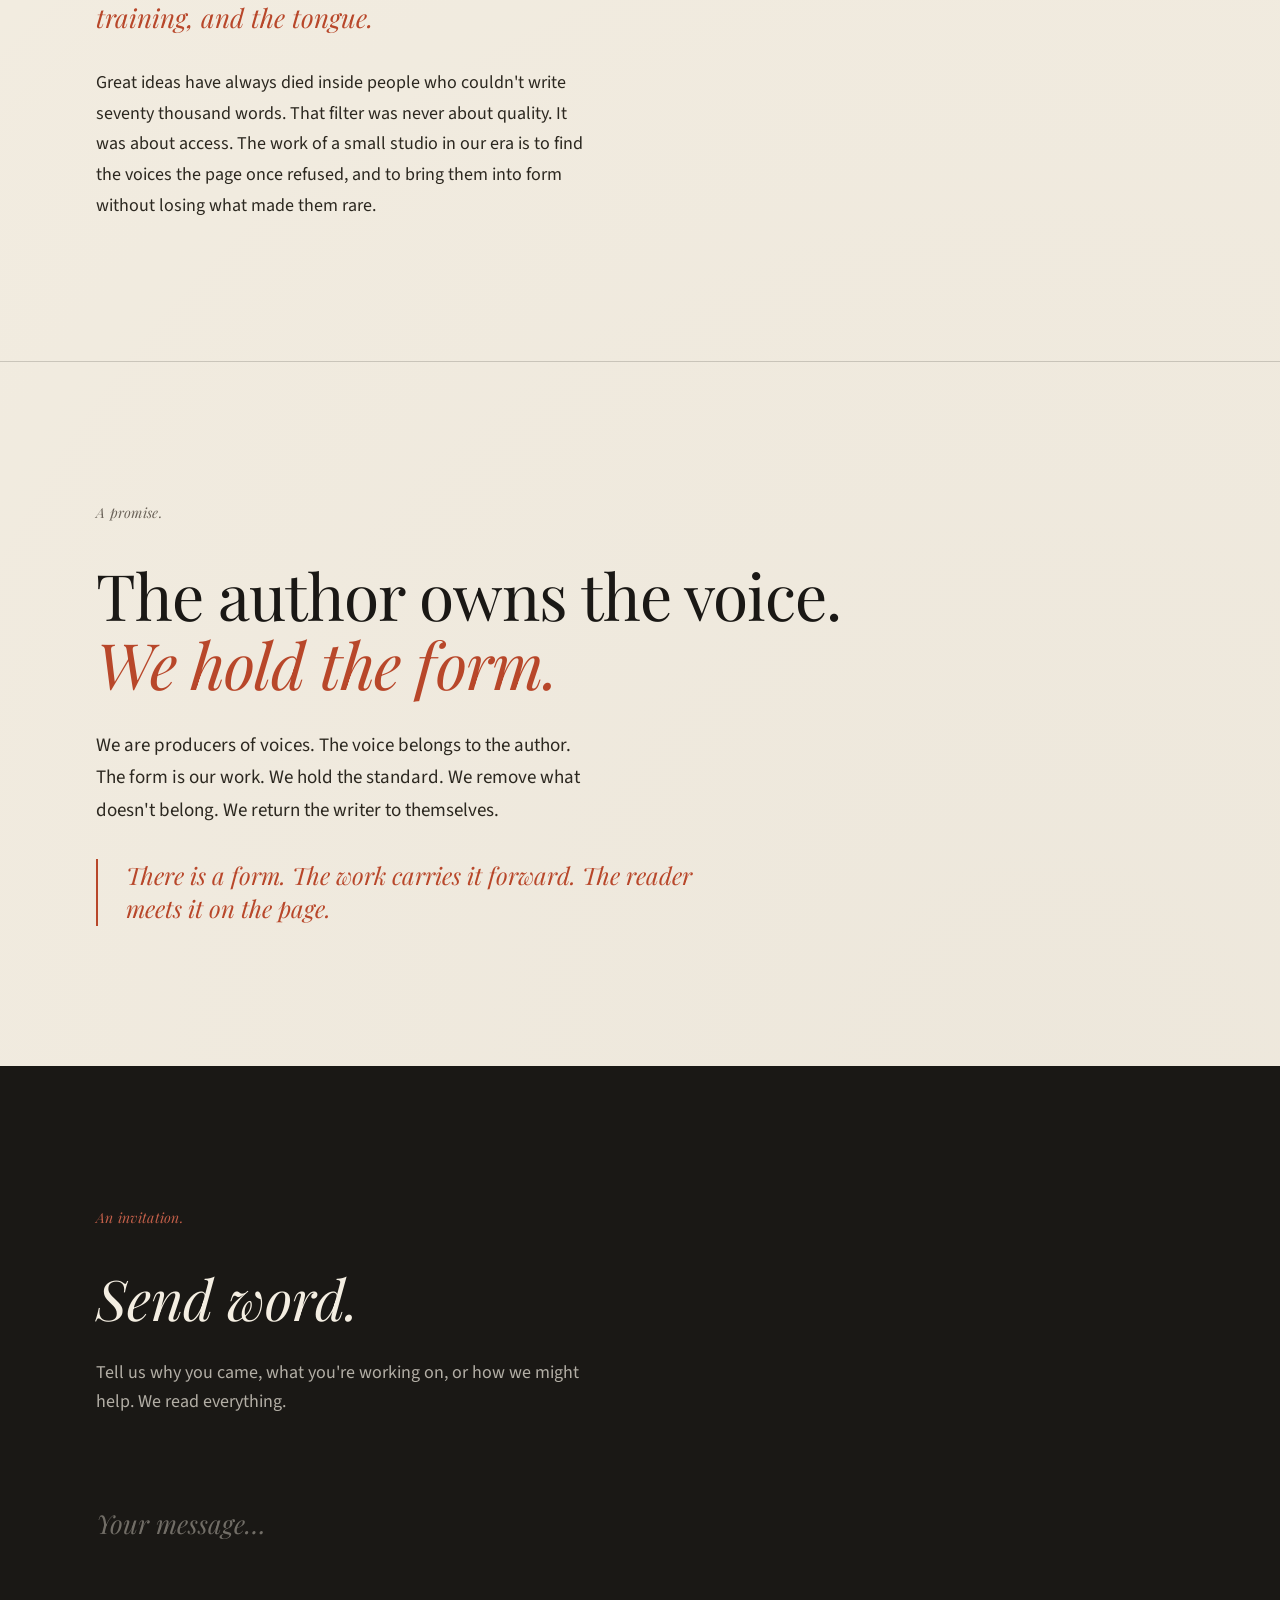
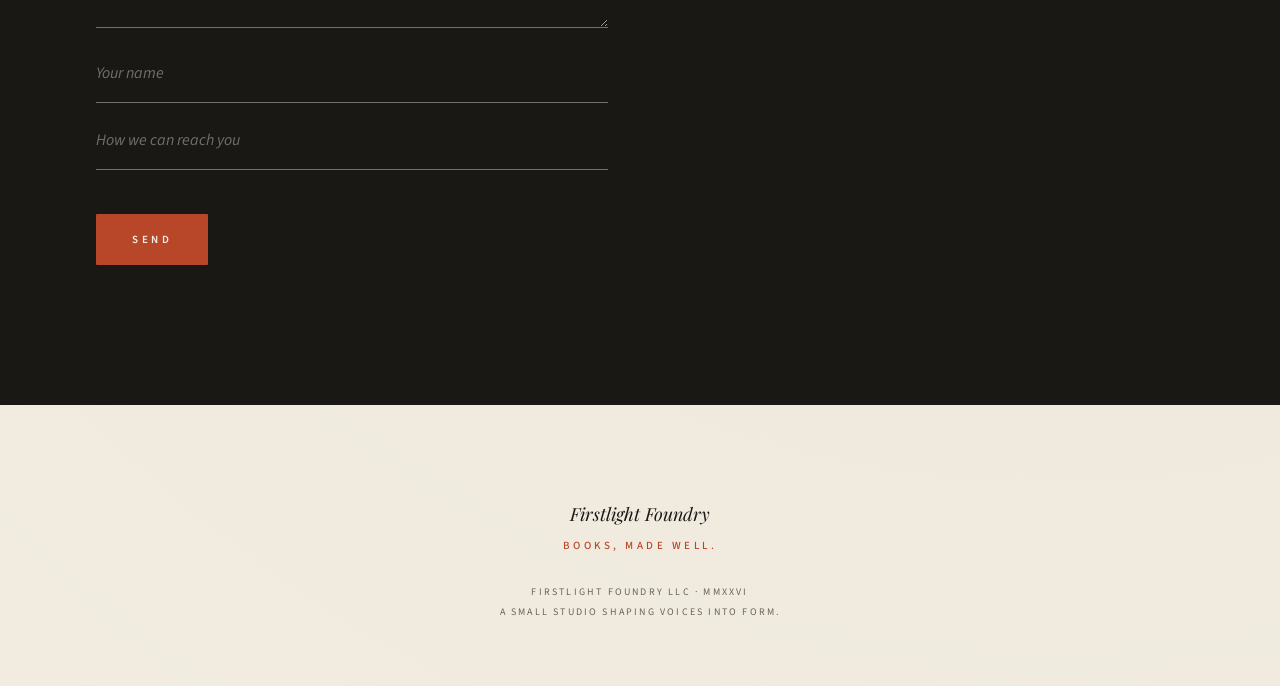
==== commit 1d8a407d: "Add files via upload Editorial pass: future-forward close on the Promise section" ====
--- a/index.html
+++ b/index.html
@@ -590,7 +590,7 @@
     <div class="eyebrow">A promise.</div>
     <h2 class="promise-headline">The author owns the voice. <em>We hold the form.</em></h2>
     <p class="promise-body">We are producers of voices. The voice belongs to the author. The form is our work. We hold the standard. We remove what doesn't belong. We return the writer to themselves.</p>
-    <p class="promise-close">There is a form. We do not explain it. It is meant to be felt in the work itself, not catalogued in a manifesto.</p>
+    <p class="promise-close">There is a form. The work carries it forward. The reader meets it on the page.</p>
   </section>
 
   <!-- SEND WORD -->
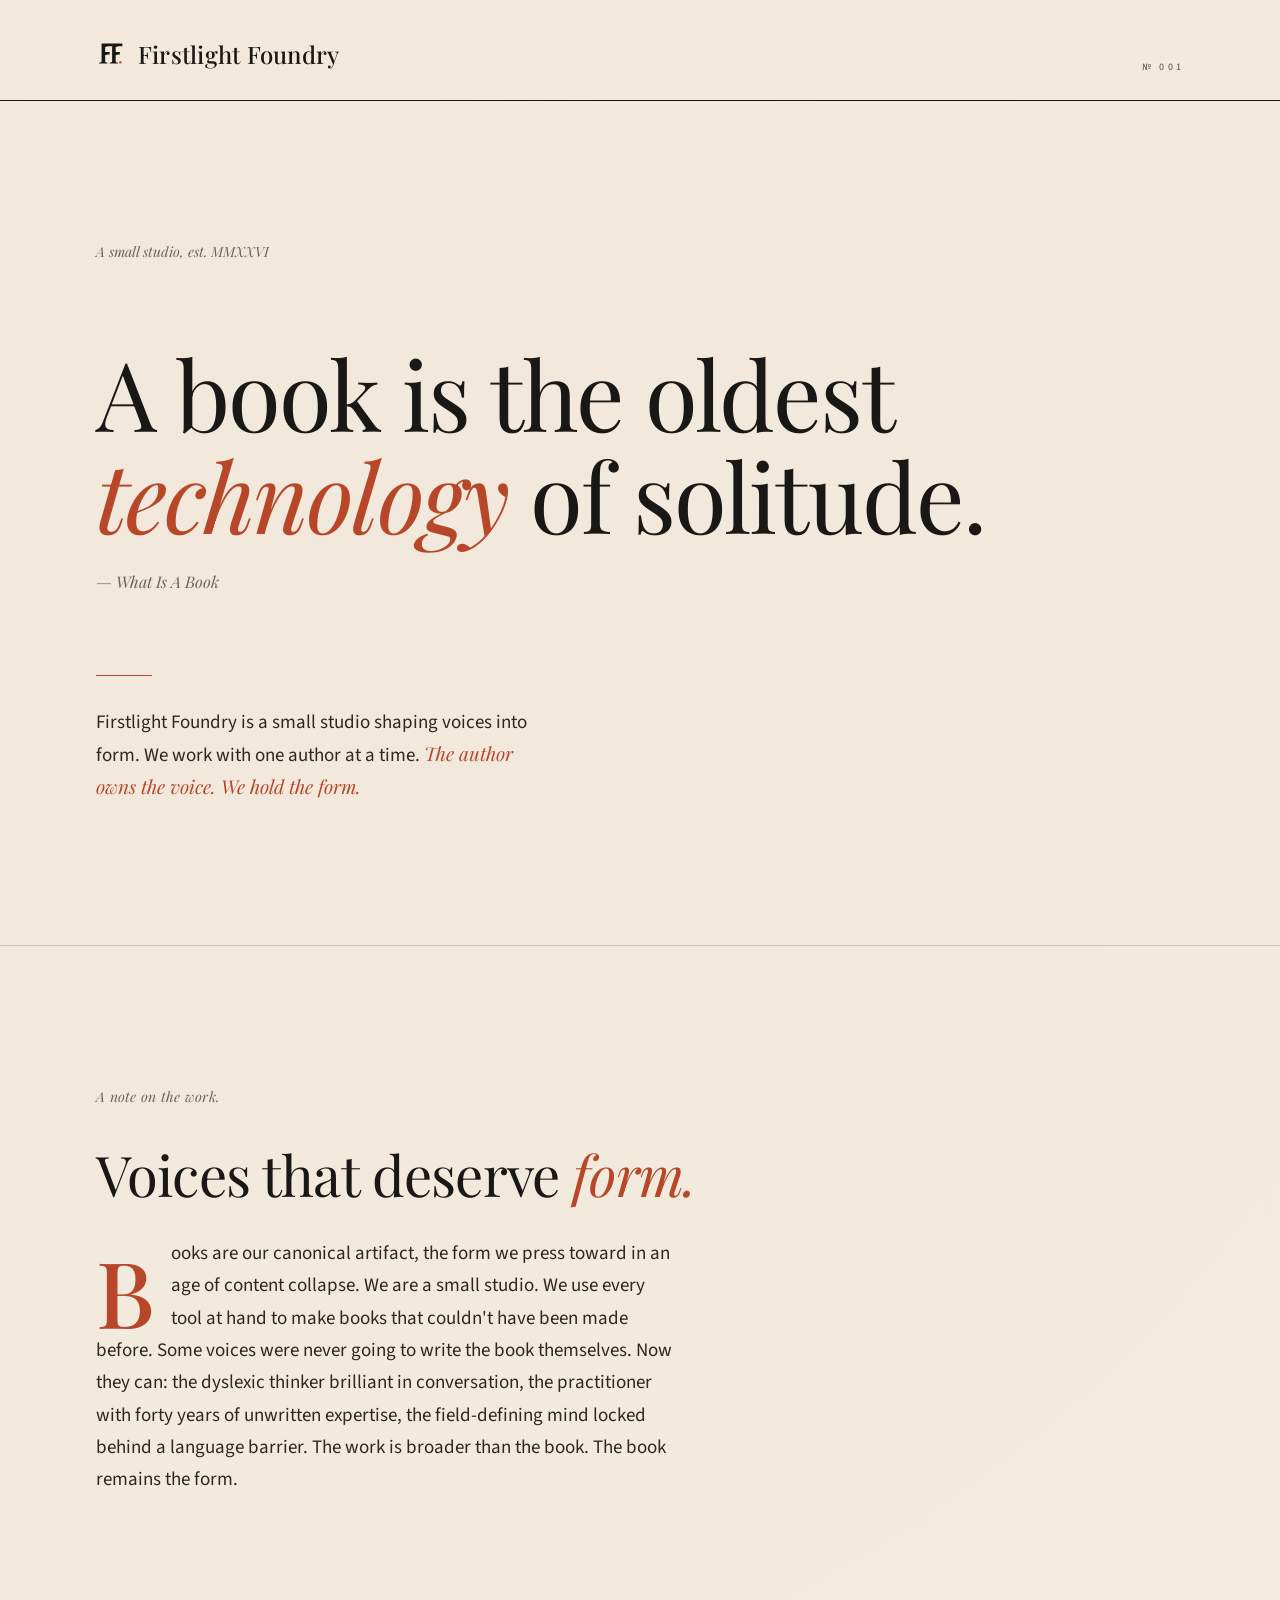
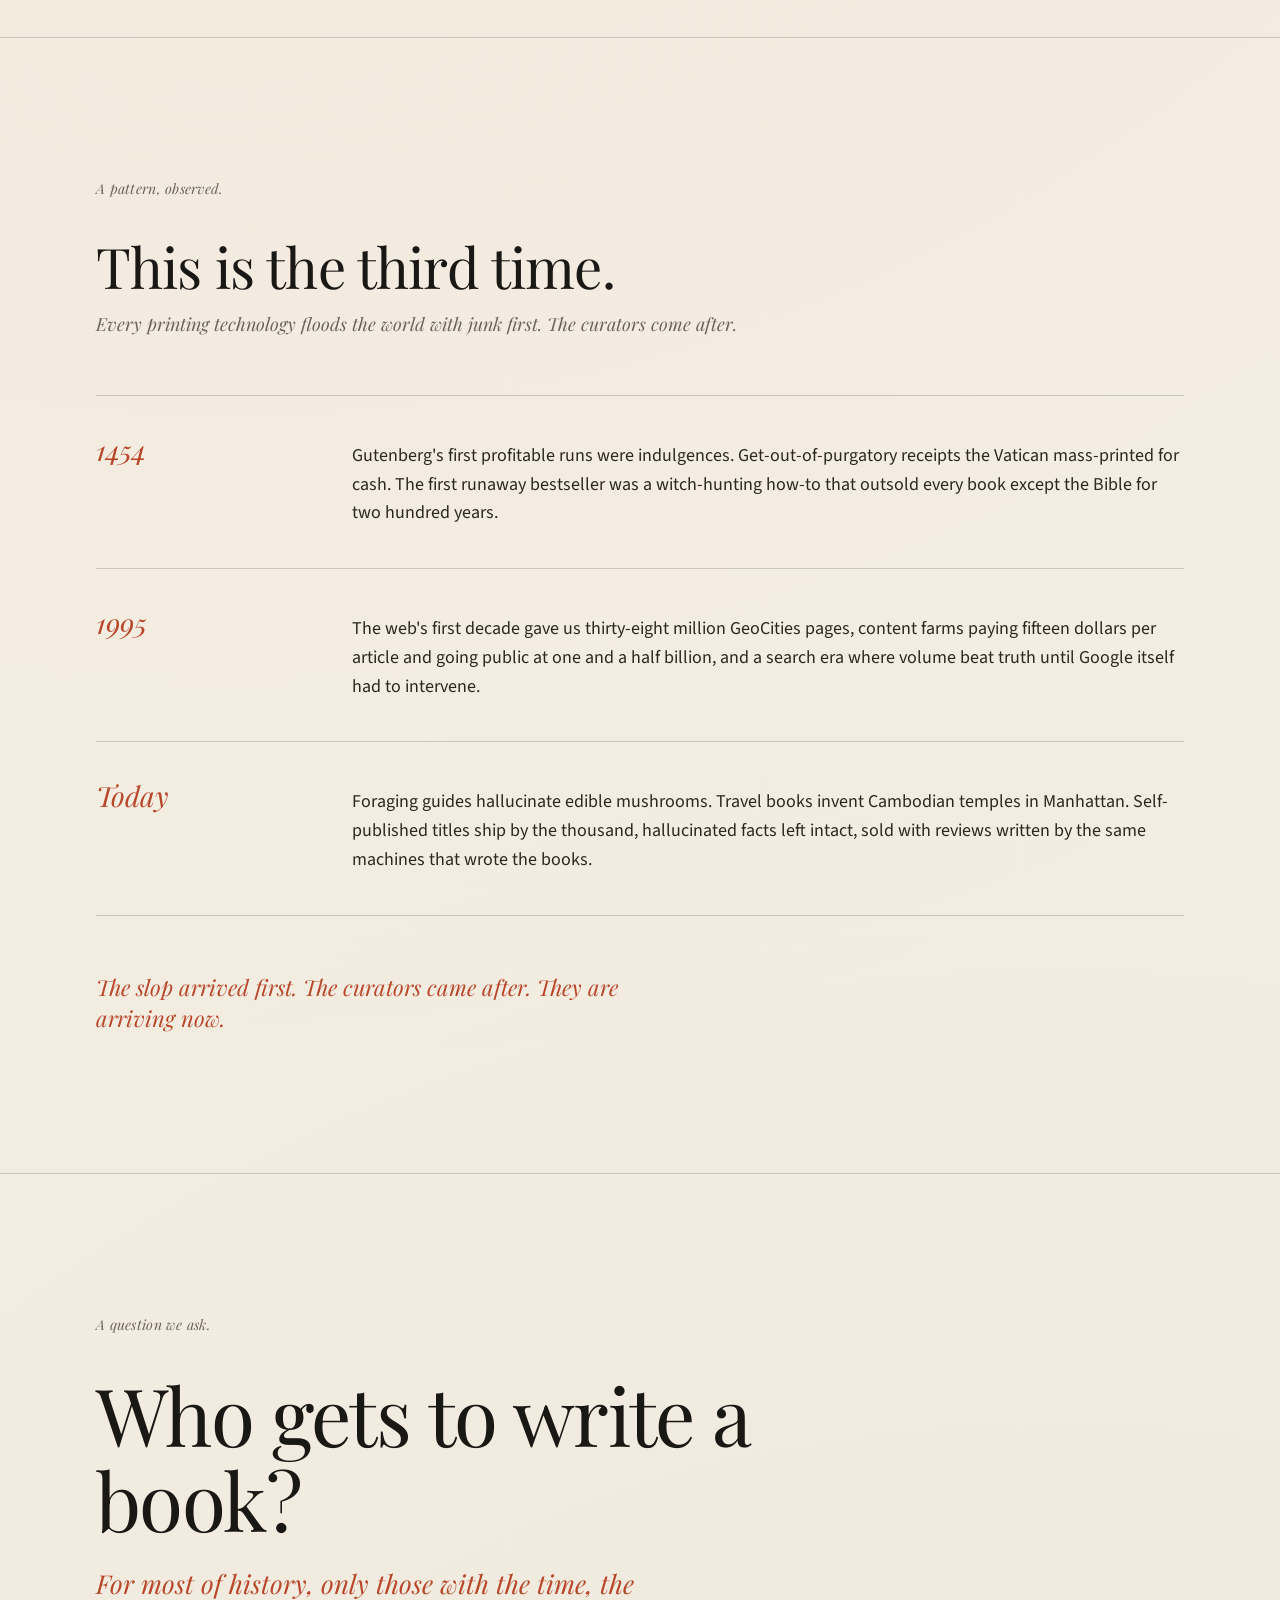
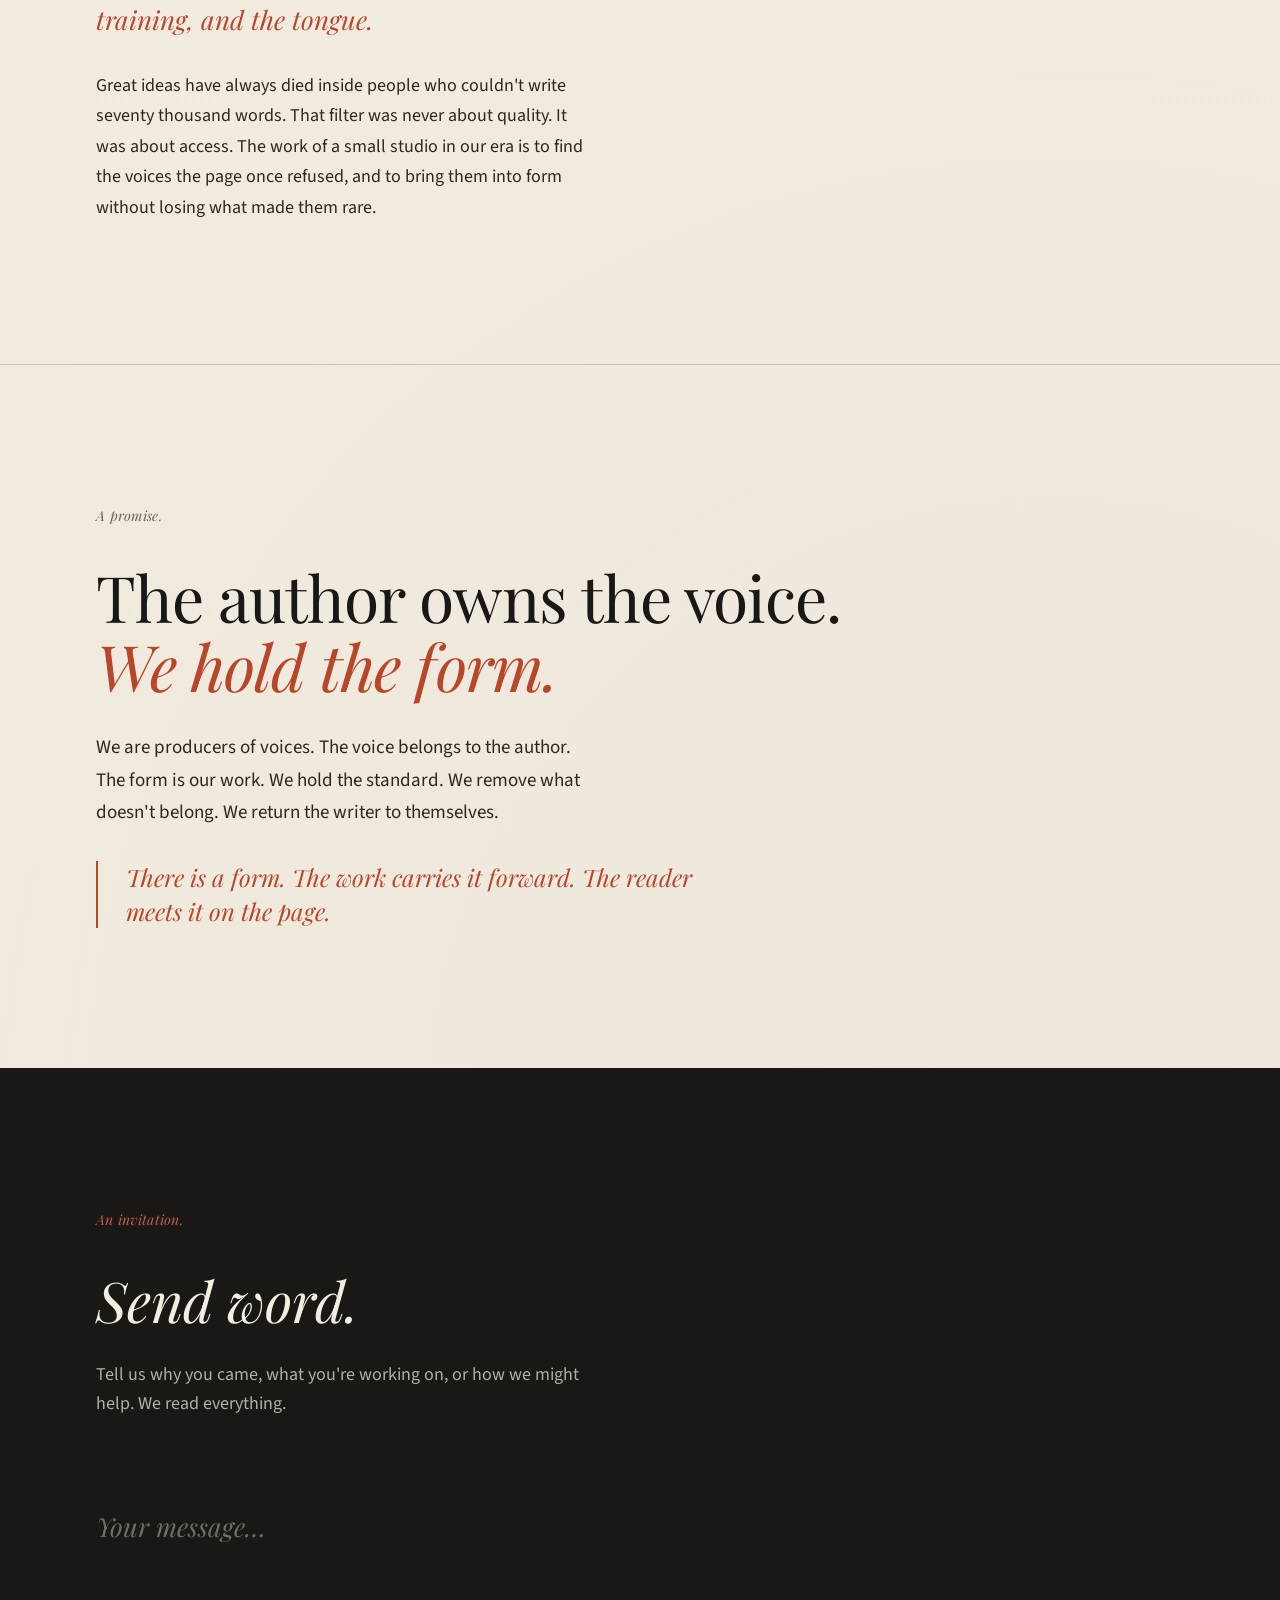
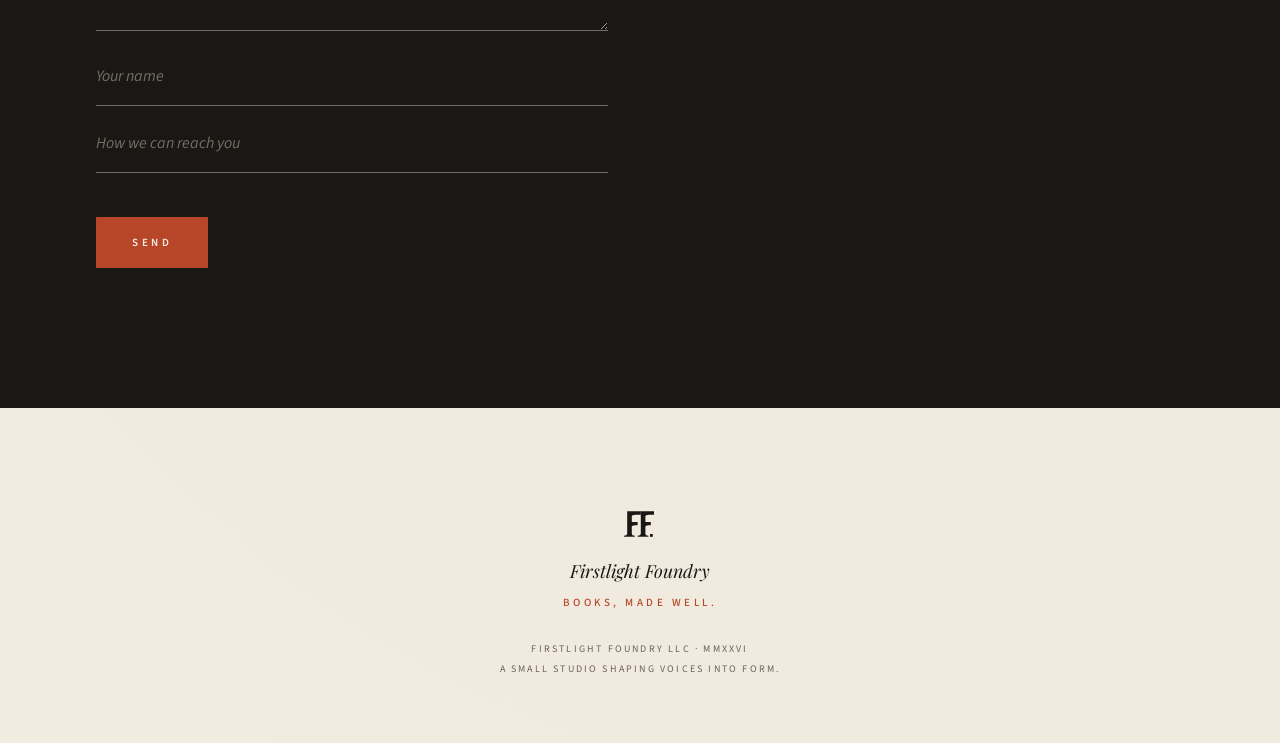
==== commit f35a9e14: "Roll out the FF recut mark: inline colophon, favicons, new OG image Display master beside the wordma" ====
--- a/index.html
+++ b/index.html
@@ -31,6 +31,9 @@
 <link rel="preconnect" href="https://fonts.googleapis.com">
 <link rel="preconnect" href="https://fonts.gstatic.com" crossorigin>
 <link href="https://fonts.googleapis.com/css2?family=Playfair+Display:ital,wght@0,400;0,500;1,400;1,500&family=Source+Sans+3:wght@300;400;500;600&display=swap" rel="stylesheet">
+<link rel="icon" href="/favicon.svg" type="image/svg+xml">
+<link rel="icon" href="/favicon-32.png" type="image/png" sizes="32x32">
+<link rel="apple-touch-icon" href="/apple-touch-icon.png">
 
 <script type="application/ld+json">
 {
@@ -106,16 +109,25 @@
     color: var(--ink);
     letter-spacing: 0.01em;
     text-decoration: none;
+    display: inline-flex;
+    align-items: center;
+    gap: 11px;
+  }
+  .brand-glyph {
+    width: 27px; height: 27px;
+    display: block;
+    transform: translateY(-1px);
   }
   @media (min-width: 900px) {
     .brand-mark { font-size: 24px; }
+    .brand-glyph { width: 31px; height: 31px; }
   }
   .masthead-meta {
     font-size: 10px;
     font-weight: 500;
     letter-spacing: 0.32em;
     text-transform: uppercase;
-    color: var(--ember);
+    color: var(--muted);
   }
 
   /* Section shell */
@@ -503,6 +515,11 @@
     text-align: center;
   }
   @media (min-width: 900px) { footer { padding: 96px 96px 64px; } }
+  .foot-glyph {
+    width: 40px; height: 40px;
+    display: block;
+    margin: 0 auto 14px;
+  }
   .foot-mark {
     font-family: 'Playfair Display', Georgia, serif;
     font-style: italic;
@@ -531,7 +548,7 @@
 <body>
 
 <div class="masthead">
-  <a href="#" class="brand-mark">Firstlight Foundry</a>
+  <a href="#" class="brand-mark"><svg class="brand-glyph" viewBox="0 0 100 100" role="img" aria-label="Firstlight Foundry colophon"><g fill="#1A1815"><path d="M18 18 L52 18 L52 27 C40 27 33 26.5 29.5 30 L29.5 45 L44 45 L44 53 C37 53 32.5 52.8 29.5 56 L29.5 74 C29.5 78 32 78.6 37 79.6 L37 82 L10 82 L10 79.6 C15 78.6 18 78 18 74 Z"/><path d="M52 18 L85 18 L85 27 C73 27 67 26.5 63.5 30 L63.5 45 L77 45 L77 53 C70 53 66.5 52.8 63.5 56 L63.5 74 C63.5 78 66 78.6 71 79.6 L71 82 L44 82 L44 79.6 C49 78.6 52 78 52 74 Z"/></g><rect x="75" y="75" width="7" height="7" fill="#B8472A"/></svg><span>Firstlight Foundry</span></a>
   <span class="masthead-meta">№ 001</span>
 </div>
 
@@ -600,8 +617,11 @@
       <h2 class="begin-prompt">Send word.</h2>
       <p class="begin-sub">Tell us why you came, what you're working on, or how we might help. We read everything.</p>
 
-      <!-- Replace YOUR_FORM_ID with the form ID from your Formspree dashboard -->
-      <form action="https://formspree.io/f/YOUR_FORM_ID" method="POST">
+      <form name="send-word" method="POST" data-netlify="true" netlify-honeypot="bot-field" action="/thank-you">
+        <input type="hidden" name="form-name" value="send-word">
+        <p style="position:absolute;left:-9999px;width:1px;height:1px;opacity:0;" aria-hidden="true">
+          <label>Don't fill this out if you're human: <input name="bot-field" tabindex="-1" autocomplete="off"></label>
+        </p>
         <div class="form-row">
           <textarea name="message" class="form-textarea" placeholder="Your message…" required></textarea>
         </div>
@@ -619,6 +639,7 @@
 </main>
 
 <footer>
+  <svg class="foot-glyph" viewBox="0 0 100 100" role="img" aria-label="Firstlight Foundry colophon"><g fill="#1A1815"><path d="M18 18 L52 18 L52 27 C40 27 33 26.5 29.5 30 L29.5 45 L44 45 L44 53 C37 53 32.5 52.8 29.5 56 L29.5 74 C29.5 78 32 78.6 37 79.6 L37 82 L10 82 L10 79.6 C15 78.6 18 78 18 74 Z"/><path d="M52 18 L85 18 L85 27 C73 27 67 26.5 63.5 30 L63.5 45 L77 45 L77 53 C70 53 66.5 52.8 63.5 56 L63.5 74 C63.5 78 66 78.6 71 79.6 L71 82 L44 82 L44 79.6 C49 78.6 52 78 52 74 Z"/></g><rect x="75" y="75" width="7" height="7" fill="#1A1815"/></svg>
   <div class="foot-mark">Firstlight Foundry</div>
   <div class="foot-tag">Books, made well.</div>
   <div class="foot-meta">
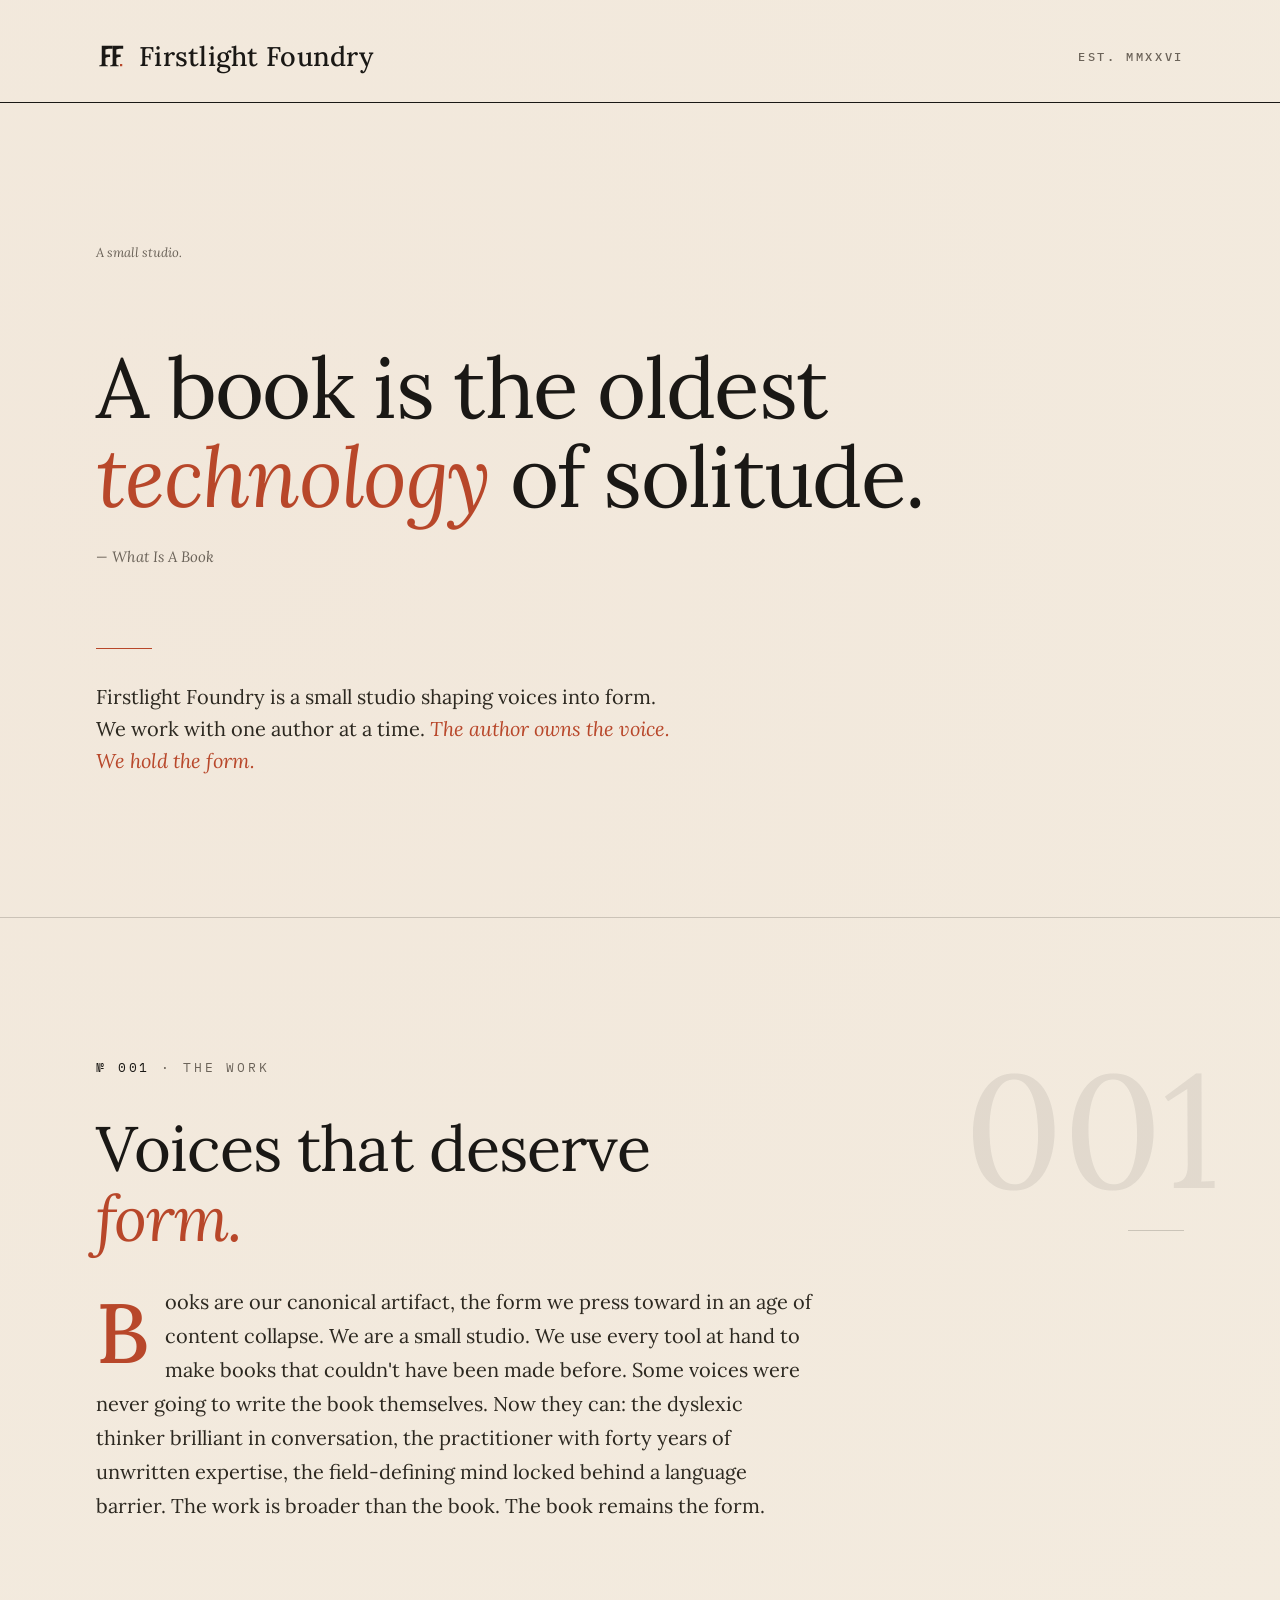
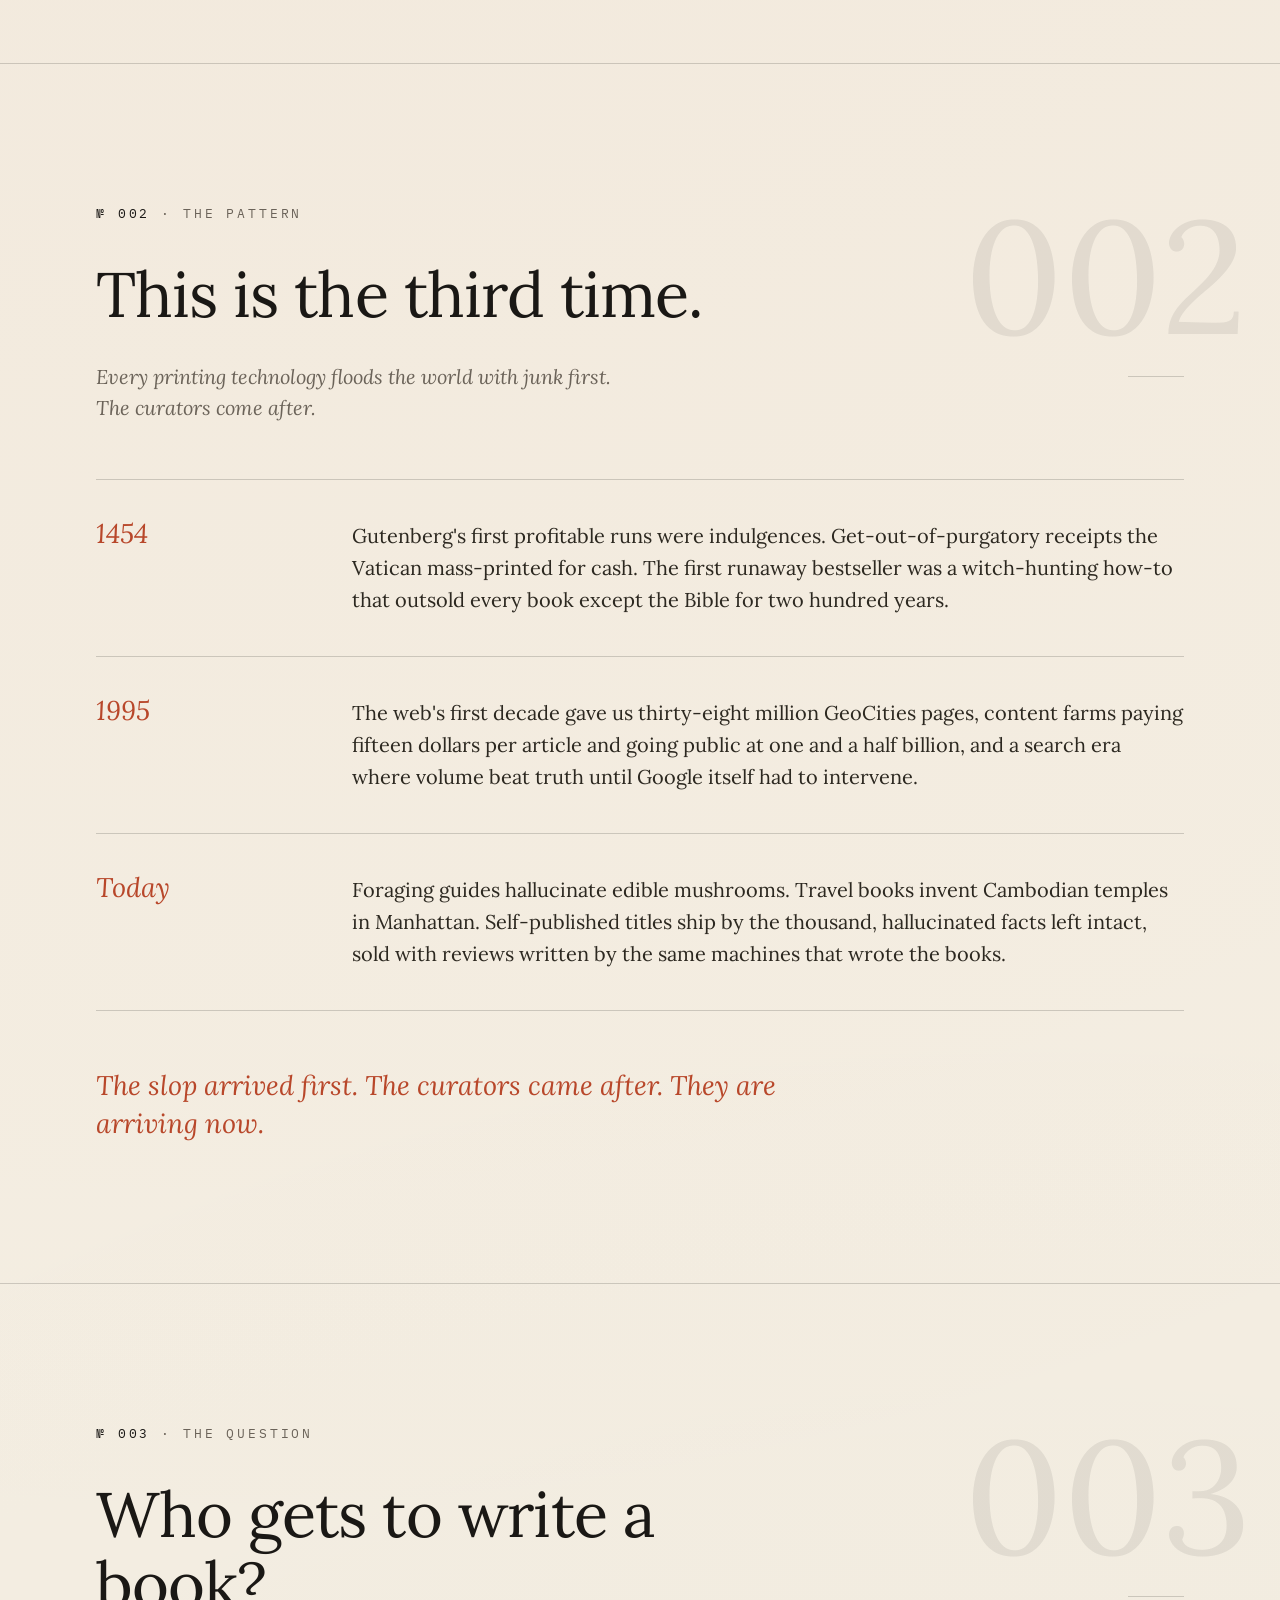
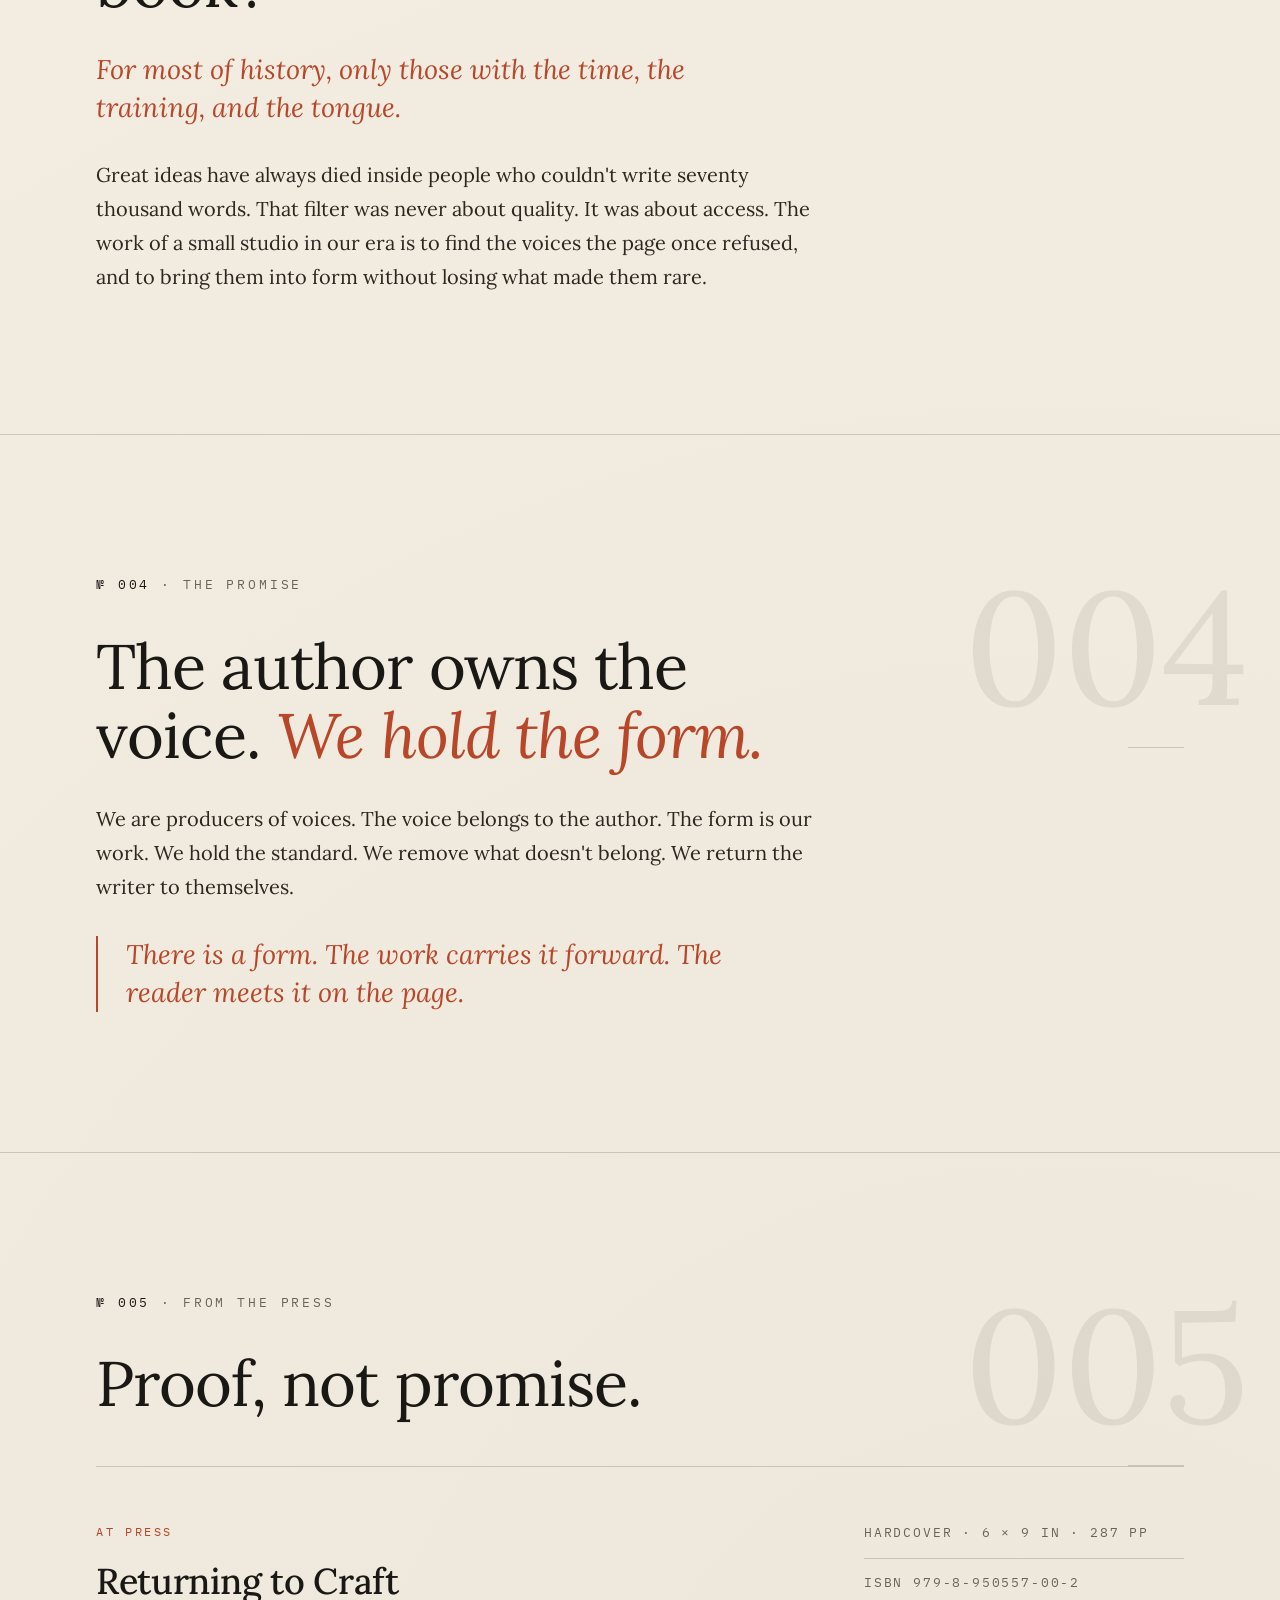
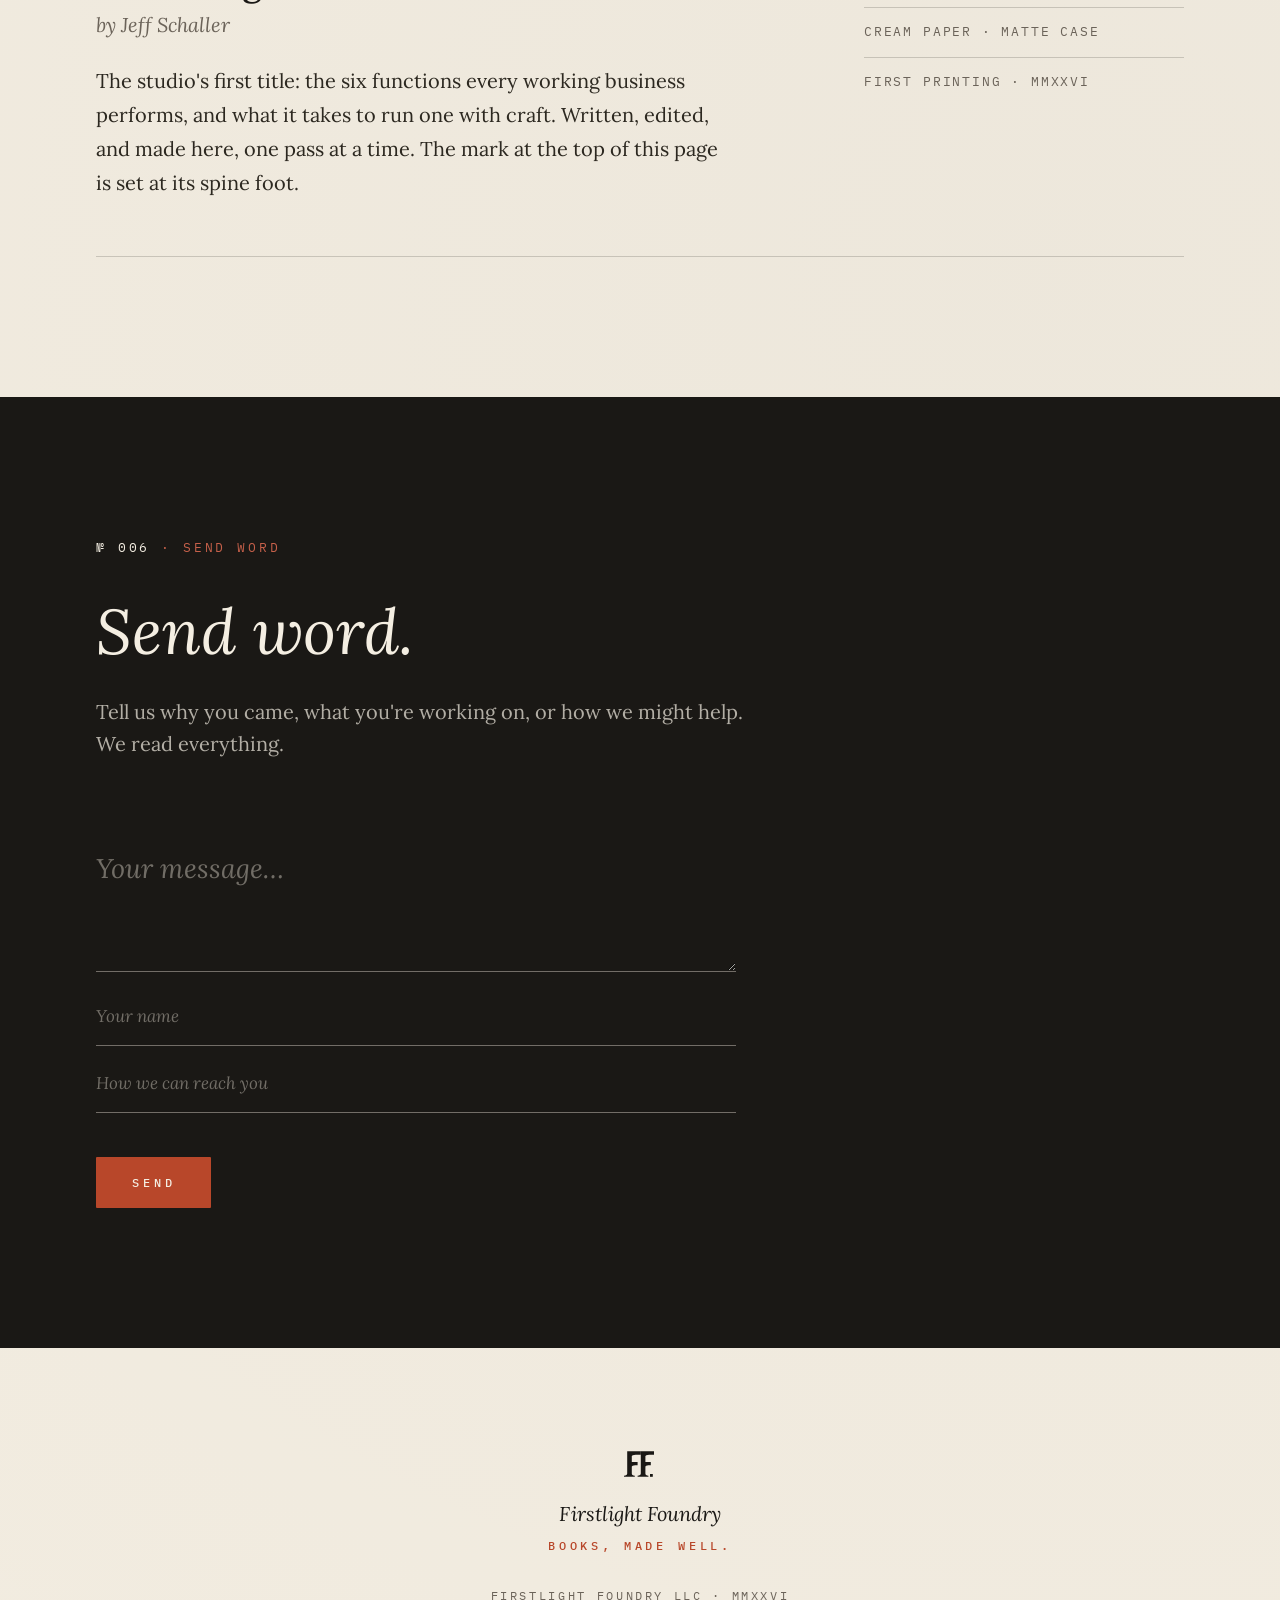
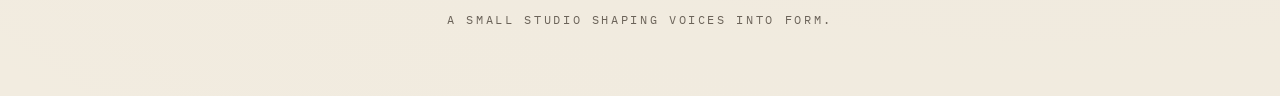
==== commit 1f469e0f: "Site v3: Lora, colophon numbering, press entry for Returning to Craft Type shifts to Lora + IBM Plex" ====
--- a/index.html
+++ b/index.html
@@ -30,7 +30,7 @@
 
 <link rel="preconnect" href="https://fonts.googleapis.com">
 <link rel="preconnect" href="https://fonts.gstatic.com" crossorigin>
-<link href="https://fonts.googleapis.com/css2?family=Playfair+Display:ital,wght@0,400;0,500;1,400;1,500&family=Source+Sans+3:wght@300;400;500;600&display=swap" rel="stylesheet">
+<link href="https://fonts.googleapis.com/css2?family=Lora:ital,wght@0,400;0,500;0,600;1,400;1,500&family=IBM+Plex+Mono:wght@400;500&display=swap" rel="stylesheet">
 <link rel="icon" href="/favicon.svg" type="image/svg+xml">
 <link rel="icon" href="/favicon-32.png" type="image/png" sizes="32x32">
 <link rel="apple-touch-icon" href="/apple-touch-icon.png">
@@ -64,6 +64,8 @@
 <style>
   *,*::before,*::after { margin: 0; padding: 0; box-sizing: border-box; }
 
+  /* Type scale: Lora + IBM Plex Mono on a perfect fourth (1.333, base 20).
+     Desktop steps: 13 · 20 · 27 · 36 · 47 · 63 · 84. Mobile: 12 · 17 · 22 · 28 · 34 · 42. */
   :root {
     --bg: #F4EEE2;
     --bg-alt: #EBE3D2;
@@ -73,6 +75,8 @@
     --ember: #B8472A;
     --ember-soft: #C5604A;
     --rule: rgba(26,24,21,0.18);
+    --serif: 'Lora', Georgia, serif;
+    --mono: 'IBM Plex Mono', 'Courier New', monospace;
   }
 
   html { scroll-behavior: smooth; }
@@ -80,7 +84,7 @@
   body {
     background: var(--bg);
     color: var(--ink);
-    font-family: 'Source Sans 3', -apple-system, sans-serif;
+    font-family: var(--serif);
     -webkit-font-smoothing: antialiased;
     line-height: 1.55;
     overflow-x: hidden;
@@ -95,7 +99,7 @@
     border-bottom: 1px solid var(--ink);
     display: flex;
     justify-content: space-between;
-    align-items: baseline;
+    align-items: center;
     max-width: 1280px;
     margin: 0 auto;
   }
@@ -103,7 +107,7 @@
     .masthead { padding: 36px 96px 24px; }
   }
   .brand-mark {
-    font-family: 'Playfair Display', Georgia, serif;
+    font-family: var(--serif);
     font-size: 20px;
     font-weight: 500;
     color: var(--ink);
@@ -119,18 +123,19 @@
     transform: translateY(-1px);
   }
   @media (min-width: 900px) {
-    .brand-mark { font-size: 24px; }
-    .brand-glyph { width: 31px; height: 31px; }
+    .brand-mark { font-size: 27px; }
+    .brand-glyph { width: 32px; height: 32px; }
   }
   .masthead-meta {
-    font-size: 10px;
+    font-family: var(--mono);
+    font-size: 12px;
     font-weight: 500;
-    letter-spacing: 0.32em;
+    letter-spacing: 0.22em;
     text-transform: uppercase;
     color: var(--muted);
   }
 
-  /* Section shell */
+  /* Section shell — content column + folio rail */
   section {
     padding: 96px 28px;
     max-width: 1280px;
@@ -141,17 +146,51 @@
   }
   section + section { border-top: 1px solid var(--rule); }
 
+  .cols { display: block; }
+  @media (min-width: 1100px) {
+    .cols {
+      display: grid;
+      grid-template-columns: minmax(0, 1fr) 220px;
+      gap: 72px;
+      align-items: start;
+    }
+  }
+  .folio {
+    display: none;
+  }
+  @media (min-width: 1100px) {
+    .folio {
+      display: block;
+      font-family: var(--serif);
+      font-weight: 400;
+      font-size: 160px;
+      line-height: 0.9;
+      text-align: right;
+      color: rgba(26,24,21,0.08);
+      user-select: none;
+    }
+    .folio::after {
+      content: '';
+      display: block;
+      width: 56px;
+      height: 1px;
+      background: var(--rule);
+      margin: 28px 0 0 auto;
+    }
+  }
+
   .eyebrow {
-    font-family: 'Playfair Display', Georgia, serif;
-    font-style: italic;
-    font-size: 13px;
+    font-family: var(--mono);
+    font-size: 12px;
+    letter-spacing: 0.22em;
+    text-transform: uppercase;
     color: var(--muted);
     margin-bottom: 28px;
-    letter-spacing: 0.02em;
-  }
-  @media (min-width: 900px) {
-    .eyebrow { font-size: 14px; margin-bottom: 36px; }
-  }
+  }
+  @media (min-width: 900px) {
+    .eyebrow { font-size: 13px; margin-bottom: 36px; }
+  }
+  .eyebrow .no { color: var(--ink); }
 
   /* Hero */
   .hero {
@@ -162,19 +201,19 @@
     .hero { padding-top: 140px; padding-bottom: 140px; }
   }
   .issue {
-    font-family: 'Playfair Display', Georgia, serif;
+    font-family: var(--serif);
     font-style: italic;
     font-size: 12px;
     color: var(--muted);
     margin-bottom: 56px;
   }
   @media (min-width: 900px) {
-    .issue { font-size: 14px; margin-bottom: 80px; }
+    .issue { font-size: 13px; margin-bottom: 80px; }
   }
   .hero-quote {
-    font-family: 'Playfair Display', Georgia, serif;
+    font-family: var(--serif);
     font-weight: 400;
-    font-size: 44px;
+    font-size: 42px;
     line-height: 1.06;
     letter-spacing: -0.02em;
     color: var(--ink);
@@ -182,21 +221,21 @@
     max-width: 16ch;
   }
   @media (min-width: 900px) {
-    .hero-quote { font-size: 96px; }
+    .hero-quote { font-size: 84px; }
   }
   .hero-quote em {
     font-style: italic;
     color: var(--ember);
   }
   .hero-attr {
-    font-family: 'Playfair Display', Georgia, serif;
-    font-style: italic;
-    font-size: 14px;
+    font-family: var(--serif);
+    font-style: italic;
+    font-size: 13px;
     color: var(--muted);
     margin-bottom: 80px;
   }
   @media (min-width: 900px) {
-    .hero-attr { font-size: 16px; }
+    .hero-attr { font-size: 15px; }
   }
   .accent-rule {
     width: 56px;
@@ -205,53 +244,68 @@
     margin: 0 0 32px;
   }
   .hero-tag {
-    font-family: 'Source Sans 3', sans-serif;
-    font-size: 16px;
+    font-family: var(--serif);
+    font-size: 17px;
     font-weight: 400;
     color: var(--ink-2);
     max-width: 48ch;
     line-height: 1.6;
   }
   @media (min-width: 900px) {
-    .hero-tag { font-size: 19px; }
+    .hero-tag { font-size: 20px; }
   }
   .hero-tag em {
-    font-family: 'Playfair Display', Georgia, serif;
     font-style: italic;
     color: var(--ember);
   }
 
-  /* Stance */
-  .stance-headline {
-    font-family: 'Playfair Display', Georgia, serif;
+  /* Section headlines — one size, one voice */
+  .headline {
+    font-family: var(--serif);
     font-weight: 400;
-    font-size: 30px;
-    line-height: 1.12;
+    font-size: 34px;
+    line-height: 1.1;
     letter-spacing: -0.015em;
     color: var(--ink);
-    margin-bottom: 32px;
+    margin-bottom: 28px;
     max-width: 18ch;
   }
   @media (min-width: 900px) {
-    .stance-headline { font-size: 56px; }
-  }
-  .stance-headline em {
+    .headline { font-size: 63px; margin-bottom: 32px; }
+  }
+  .headline em {
     font-style: italic;
     color: var(--ember);
   }
-  .stance-body {
-    position: relative;
-    max-width: 64ch;
-    font-size: 16px;
+
+  .body-text {
+    font-family: var(--serif);
+    font-size: 17px;
     line-height: 1.7;
     color: var(--ink-2);
-  }
-  @media (min-width: 900px) {
-    .stance-body { font-size: 19px; line-height: 1.7; }
-  }
+    max-width: 60ch;
+  }
+  @media (min-width: 900px) {
+    .body-text { font-size: 20px; }
+  }
+
+  .callout {
+    font-family: var(--serif);
+    font-style: italic;
+    font-size: 22px;
+    line-height: 1.4;
+    color: var(--ember);
+    max-width: 44ch;
+  }
+  @media (min-width: 900px) {
+    .callout { font-size: 27px; }
+  }
+
+  /* Stance */
+  .stance-body { position: relative; }
   .drop-cap {
     float: left;
-    font-family: 'Playfair Display', Georgia, serif;
+    font-family: var(--serif);
     font-weight: 500;
     color: var(--ember);
     font-size: 60px;
@@ -259,31 +313,20 @@
     padding: 8px 12px 0 0;
   }
   @media (min-width: 900px) {
-    .drop-cap { font-size: 92px; padding: 14px 16px 0 0; }
+    .drop-cap { font-size: 84px; padding: 12px 16px 0 0; }
   }
 
   /* Pattern */
-  .pattern-headline {
-    font-family: 'Playfair Display', Georgia, serif;
-    font-weight: 400;
-    font-size: 32px;
-    line-height: 1.1;
-    letter-spacing: -0.015em;
-    color: var(--ink);
-    margin-bottom: 14px;
-  }
-  @media (min-width: 900px) {
-    .pattern-headline { font-size: 56px; }
-  }
   .pattern-sub {
-    font-family: 'Playfair Display', Georgia, serif;
-    font-style: italic;
-    font-size: 16px;
+    font-family: var(--serif);
+    font-style: italic;
+    font-size: 17px;
     color: var(--muted);
     margin-bottom: 56px;
-  }
-  @media (min-width: 900px) {
-    .pattern-sub { font-size: 18px; }
+    max-width: 44ch;
+  }
+  @media (min-width: 900px) {
+    .pattern-sub { font-size: 20px; }
   }
   .pattern-row {
     padding: 28px 0;
@@ -304,113 +347,111 @@
     }
   }
   .pattern-year {
-    font-family: 'Playfair Display', Georgia, serif;
+    font-family: var(--serif);
     font-style: italic;
     font-size: 22px;
     color: var(--ember);
     line-height: 1;
   }
   @media (min-width: 900px) {
-    .pattern-year { font-size: 28px; }
+    .pattern-year { font-size: 27px; }
   }
   .pattern-line {
-    font-family: 'Source Sans 3', sans-serif;
-    font-size: 16px;
+    font-family: var(--serif);
+    font-size: 17px;
     line-height: 1.6;
     color: var(--ink-2);
   }
   @media (min-width: 900px) {
-    .pattern-line { font-size: 18px; }
+    .pattern-line { font-size: 20px; }
   }
   .pattern-close {
-    font-family: 'Playfair Display', Georgia, serif;
+    margin-top: 56px;
+  }
+
+  /* The Press — catalog entry */
+  .press-entry {
+    border-top: 1px solid var(--rule);
+    border-bottom: 1px solid var(--rule);
+    padding: 40px 0;
+    display: grid;
+    grid-template-columns: 1fr;
+    gap: 40px;
+  }
+  @media (min-width: 900px) {
+    .press-entry {
+      grid-template-columns: minmax(0, 1fr) 320px;
+      gap: 72px;
+      padding: 56px 0;
+      align-items: start;
+    }
+  }
+  .press-status {
+    font-family: var(--mono);
+    font-size: 12px;
+    letter-spacing: 0.22em;
+    text-transform: uppercase;
+    color: var(--ember);
+    margin-bottom: 20px;
+  }
+  .press-title {
+    font-family: var(--serif);
+    font-weight: 500;
+    font-size: 28px;
+    line-height: 1.15;
+    letter-spacing: -0.01em;
+    color: var(--ink);
+    margin-bottom: 6px;
+  }
+  @media (min-width: 900px) {
+    .press-title { font-size: 36px; }
+  }
+  .press-author {
+    font-family: var(--serif);
     font-style: italic;
     font-size: 17px;
-    line-height: 1.4;
-    color: var(--ember);
-    margin-top: 56px;
-    max-width: 48ch;
-  }
-  @media (min-width: 900px) {
-    .pattern-close { font-size: 22px; }
-  }
-
-  /* The Question We Ask */
-  .question-headline {
-    font-family: 'Playfair Display', Georgia, serif;
-    font-weight: 400;
-    font-size: 36px;
-    line-height: 1.06;
-    letter-spacing: -0.02em;
-    color: var(--ink);
+    color: var(--muted);
     margin-bottom: 24px;
-    max-width: 16ch;
-  }
-  @media (min-width: 900px) {
-    .question-headline { font-size: 80px; }
-  }
-  .question-callout {
-    font-family: 'Playfair Display', Georgia, serif;
-    font-style: italic;
-    font-size: 19px;
-    line-height: 1.4;
-    color: var(--ember);
-    margin-bottom: 32px;
-    max-width: 40ch;
-  }
-  @media (min-width: 900px) {
-    .question-callout { font-size: 26px; }
-  }
-  .question-body {
-    font-size: 15.5px;
+  }
+  @media (min-width: 900px) {
+    .press-author { font-size: 20px; }
+  }
+  .press-desc {
+    font-family: var(--serif);
+    font-size: 17px;
     line-height: 1.7;
     color: var(--ink-2);
-    max-width: 56ch;
-  }
-  @media (min-width: 900px) {
-    .question-body { font-size: 18px; }
-  }
-
-  /* The Promise */
-  .promise-headline {
-    font-family: 'Playfair Display', Georgia, serif;
-    font-weight: 400;
-    font-size: 32px;
-    line-height: 1.08;
-    letter-spacing: -0.015em;
-    color: var(--ink);
-    margin-bottom: 32px;
-    max-width: 22ch;
-  }
-  @media (min-width: 900px) {
-    .promise-headline { font-size: 64px; }
-  }
-  .promise-headline em {
-    font-style: italic;
-    color: var(--ember);
-  }
-  .promise-body {
-    font-size: 16px;
-    line-height: 1.7;
-    color: var(--ink-2);
-    max-width: 56ch;
-    margin-bottom: 32px;
-  }
-  @media (min-width: 900px) {
-    .promise-body { font-size: 19px; }
-  }
+    max-width: 52ch;
+  }
+  @media (min-width: 900px) {
+    .press-desc { font-size: 20px; }
+  }
+  .press-spec {
+    font-family: var(--mono);
+    font-size: 12px;
+    letter-spacing: 0.14em;
+    text-transform: uppercase;
+    color: var(--muted);
+    line-height: 1.6;
+  }
+  @media (min-width: 900px) {
+    .press-spec { font-size: 13px; }
+  }
+  .press-spec div {
+    padding: 14px 0;
+    border-bottom: 1px solid var(--rule);
+  }
+  .press-spec div:first-child { padding-top: 0; }
+  .press-spec div:last-child { border-bottom: 0; }
+
+  /* Promise */
   .promise-close {
-    font-family: 'Playfair Display', Georgia, serif;
-    font-style: italic;
-    font-size: 19px;
-    line-height: 1.4;
-    color: var(--ember);
-    max-width: 44ch;
     border-left: 2px solid var(--ember);
     padding-left: 22px;
-  }
-  @media (min-width: 900px) {
-    .promise-close { font-size: 24px; padding-left: 28px; }
+    margin-top: 32px;
+  }
+  @media (min-width: 900px) {
+    .promise-close { padding-left: 28px; }
   }
 
   /* Begin */
@@ -433,28 +474,30 @@
     margin: 0 auto;
   }
   .begin .eyebrow { color: var(--ember-soft); }
+  .begin .eyebrow .no { color: var(--bg); }
   .begin-prompt {
-    font-family: 'Playfair Display', Georgia, serif;
+    font-family: var(--serif);
     font-style: italic;
     font-weight: 400;
-    font-size: 30px;
+    font-size: 34px;
     line-height: 1.18;
     color: var(--bg);
     margin-bottom: 40px;
     max-width: 22ch;
   }
   @media (min-width: 900px) {
-    .begin-prompt { font-size: 56px; margin-bottom: 28px; }
+    .begin-prompt { font-size: 63px; margin-bottom: 28px; }
   }
   .begin-sub {
-    font-size: 16px;
+    font-family: var(--serif);
+    font-size: 17px;
     line-height: 1.6;
     color: rgba(244,238,226,0.7);
     margin-bottom: 56px;
     max-width: 56ch;
   }
   @media (min-width: 900px) {
-    .begin-sub { font-size: 18px; margin-bottom: 72px; }
+    .begin-sub { font-size: 20px; margin-bottom: 72px; }
   }
 
   form { max-width: 64ch; }
@@ -466,22 +509,22 @@
     border: 0;
     border-bottom: 1px solid rgba(244,238,226,0.4);
     padding: 18px 0;
-    font-family: 'Source Sans 3', sans-serif;
-    font-size: 16px;
+    font-family: var(--serif);
+    font-size: 17px;
     color: var(--bg);
     outline: none;
     transition: border-color .2s;
   }
   .form-textarea {
     min-height: 120px;
-    font-family: 'Playfair Display', Georgia, serif;
+    font-family: var(--serif);
     font-style: italic;
     font-size: 22px;
     line-height: 1.4;
     resize: vertical;
   }
   @media (min-width: 900px) {
-    .form-textarea { font-size: 26px; min-height: 140px; }
+    .form-textarea { font-size: 27px; min-height: 140px; }
   }
   .form-input::placeholder,
   .form-textarea::placeholder {
@@ -498,9 +541,9 @@
     color: var(--bg);
     border: 0;
     padding: 18px 36px;
-    font-family: 'Source Sans 3', sans-serif;
-    font-size: 11px;
-    font-weight: 600;
+    font-family: var(--mono);
+    font-size: 12px;
+    font-weight: 500;
     letter-spacing: 0.32em;
     text-transform: uppercase;
     cursor: pointer;
@@ -521,15 +564,15 @@
     margin: 0 auto 14px;
   }
   .foot-mark {
-    font-family: 'Playfair Display', Georgia, serif;
-    font-style: italic;
-    font-size: 18px;
+    font-family: var(--serif);
+    font-style: italic;
+    font-size: 20px;
     color: var(--ink);
     margin-bottom: 8px;
   }
   .foot-tag {
-    font-family: 'Source Sans 3', sans-serif;
-    font-size: 11px;
+    font-family: var(--mono);
+    font-size: 12px;
     font-weight: 500;
     letter-spacing: 0.32em;
     text-transform: uppercase;
@@ -537,7 +580,8 @@
     margin-bottom: 28px;
   }
   .foot-meta {
-    font-size: 10px;
+    font-family: var(--mono);
+    font-size: 12px;
     letter-spacing: 0.22em;
     text-transform: uppercase;
     color: var(--muted);
@@ -549,32 +593,42 @@
 
 <div class="masthead">
   <a href="#" class="brand-mark"><svg class="brand-glyph" viewBox="0 0 100 100" role="img" aria-label="Firstlight Foundry colophon"><g fill="#1A1815"><path d="M18 18 L52 18 L52 27 C40 27 33 26.5 29.5 30 L29.5 45 L44 45 L44 53 C37 53 32.5 52.8 29.5 56 L29.5 74 C29.5 78 32 78.6 37 79.6 L37 82 L10 82 L10 79.6 C15 78.6 18 78 18 74 Z"/><path d="M52 18 L85 18 L85 27 C73 27 67 26.5 63.5 30 L63.5 45 L77 45 L77 53 C70 53 66.5 52.8 63.5 56 L63.5 74 C63.5 78 66 78.6 71 79.6 L71 82 L44 82 L44 79.6 C49 78.6 52 78 52 74 Z"/></g><rect x="75" y="75" width="7" height="7" fill="#B8472A"/></svg><span>Firstlight Foundry</span></a>
-  <span class="masthead-meta">№ 001</span>
+  <span class="masthead-meta">Est. MMXXVI</span>
 </div>
 
 <main>
 
   <!-- HERO -->
   <section class="hero" id="top">
-    <div class="issue">A small studio, est. MMXXVI</div>
+    <div class="issue">A small studio.</div>
     <h1 class="hero-quote">A book is the oldest <em>technology</em> of solitude.</h1>
     <div class="hero-attr">— What Is A Book</div>
     <div class="accent-rule"></div>
     <p class="hero-tag">Firstlight Foundry is a small studio shaping voices into form. We work with one author at a time. <em>The author owns the voice. We hold the form.</em></p>
   </section>
 
-  <!-- THE STANCE -->
+  <!-- THE WORK -->
   <section id="stance">
-    <div class="eyebrow">A note on the work.</div>
-    <h2 class="stance-headline">Voices that deserve <em>form.</em></h2>
-    <p class="stance-body"><span class="drop-cap">B</span>ooks are our canonical artifact, the form we press toward in an age of content collapse. We are a small studio. We use every tool at hand to make books that couldn't have been made before. Some voices were never going to write the book themselves. Now they can: the dyslexic thinker brilliant in conversation, the practitioner with forty years of unwritten expertise, the field-defining mind locked behind a language barrier. The work is broader than the book. The book remains the form.</p>
+    <div class="cols">
+      <div>
+        <div class="eyebrow"><span class="no">№ 001</span> · The Work</div>
+        <h2 class="headline">Voices that deserve <em>form.</em></h2>
+        <p class="body-text stance-body"><span class="drop-cap">B</span>ooks are our canonical artifact, the form we press toward in an age of content collapse. We are a small studio. We use every tool at hand to make books that couldn't have been made before. Some voices were never going to write the book themselves. Now they can: the dyslexic thinker brilliant in conversation, the practitioner with forty years of unwritten expertise, the field-defining mind locked behind a language barrier. The work is broader than the book. The book remains the form.</p>
+      </div>
+      <div class="folio">001</div>
+    </div>
   </section>
 
   <!-- THE PATTERN -->
   <section id="pattern">
-    <div class="eyebrow">A pattern, observed.</div>
-    <h2 class="pattern-headline">This is the third time.</h2>
-    <p class="pattern-sub">Every printing technology floods the world with junk first. The curators come after.</p>
+    <div class="cols">
+      <div>
+        <div class="eyebrow"><span class="no">№ 002</span> · The Pattern</div>
+        <h2 class="headline">This is the third time.</h2>
+        <p class="pattern-sub">Every printing technology floods the world with junk first. The curators come after.</p>
+      </div>
+      <div class="folio">002</div>
+    </div>
 
     <div class="pattern-row">
       <div class="pattern-year">1454</div>
@@ -591,29 +645,65 @@
       <div class="pattern-line">Foraging guides hallucinate edible mushrooms. Travel books invent Cambodian temples in Manhattan. Self-published titles ship by the thousand, hallucinated facts left intact, sold with reviews written by the same machines that wrote the books.</div>
     </div>
 
-    <p class="pattern-close">The slop arrived first. The curators came after. They are arriving now.</p>
+    <p class="callout pattern-close">The slop arrived first. The curators came after. They are arriving now.</p>
   </section>
 
-  <!-- THE QUESTION WE ASK -->
+  <!-- THE QUESTION -->
   <section id="question">
-    <div class="eyebrow">A question we ask.</div>
-    <h2 class="question-headline">Who gets to write a book?</h2>
-    <p class="question-callout">For most of history, only those with the time, the training, and the tongue.</p>
-    <p class="question-body">Great ideas have always died inside people who couldn't write seventy thousand words. That filter was never about quality. It was about access. The work of a small studio in our era is to find the voices the page once refused, and to bring them into form without losing what made them rare.</p>
+    <div class="cols">
+      <div>
+        <div class="eyebrow"><span class="no">№ 003</span> · The Question</div>
+        <h2 class="headline">Who gets to write a book?</h2>
+        <p class="callout" style="margin-bottom: 32px;">For most of history, only those with the time, the training, and the tongue.</p>
+        <p class="body-text">Great ideas have always died inside people who couldn't write seventy thousand words. That filter was never about quality. It was about access. The work of a small studio in our era is to find the voices the page once refused, and to bring them into form without losing what made them rare.</p>
+      </div>
+      <div class="folio">003</div>
+    </div>
   </section>
 
   <!-- THE PROMISE -->
   <section id="promise">
-    <div class="eyebrow">A promise.</div>
-    <h2 class="promise-headline">The author owns the voice. <em>We hold the form.</em></h2>
-    <p class="promise-body">We are producers of voices. The voice belongs to the author. The form is our work. We hold the standard. We remove what doesn't belong. We return the writer to themselves.</p>
-    <p class="promise-close">There is a form. The work carries it forward. The reader meets it on the page.</p>
+    <div class="cols">
+      <div>
+        <div class="eyebrow"><span class="no">№ 004</span> · The Promise</div>
+        <h2 class="headline">The author owns the voice. <em>We hold the form.</em></h2>
+        <p class="body-text">We are producers of voices. The voice belongs to the author. The form is our work. We hold the standard. We remove what doesn't belong. We return the writer to themselves.</p>
+        <p class="callout promise-close">There is a form. The work carries it forward. The reader meets it on the page.</p>
+      </div>
+      <div class="folio">004</div>
+    </div>
+  </section>
+
+  <!-- FROM THE PRESS -->
+  <section id="press">
+    <div class="cols">
+      <div>
+        <div class="eyebrow"><span class="no">№ 005</span> · From the Press</div>
+        <h2 class="headline">Proof, not promise.</h2>
+      </div>
+      <div class="folio">005</div>
+    </div>
+
+    <div class="press-entry">
+      <div>
+        <div class="press-status">At press</div>
+        <div class="press-title">Returning to Craft</div>
+        <div class="press-author">by Jeff Schaller</div>
+        <p class="press-desc">The studio's first title: the six functions every working business performs, and what it takes to run one with craft. Written, edited, and made here, one pass at a time. The mark at the top of this page is set at its spine foot.</p>
+      </div>
+      <div class="press-spec">
+        <div>Hardcover · 6 × 9 in · 287 pp</div>
+        <div>ISBN 979-8-950557-00-2</div>
+        <div>Cream paper · Matte case</div>
+        <div>First printing · MMXXVI</div>
+      </div>
+    </div>
   </section>
 
   <!-- SEND WORD -->
   <section id="begin" class="begin">
     <div class="begin-inner">
-      <div class="eyebrow">An invitation.</div>
+      <div class="eyebrow"><span class="no">№ 006</span> · Send Word</div>
       <h2 class="begin-prompt">Send word.</h2>
       <p class="begin-sub">Tell us why you came, what you're working on, or how we might help. We read everything.</p>
 
